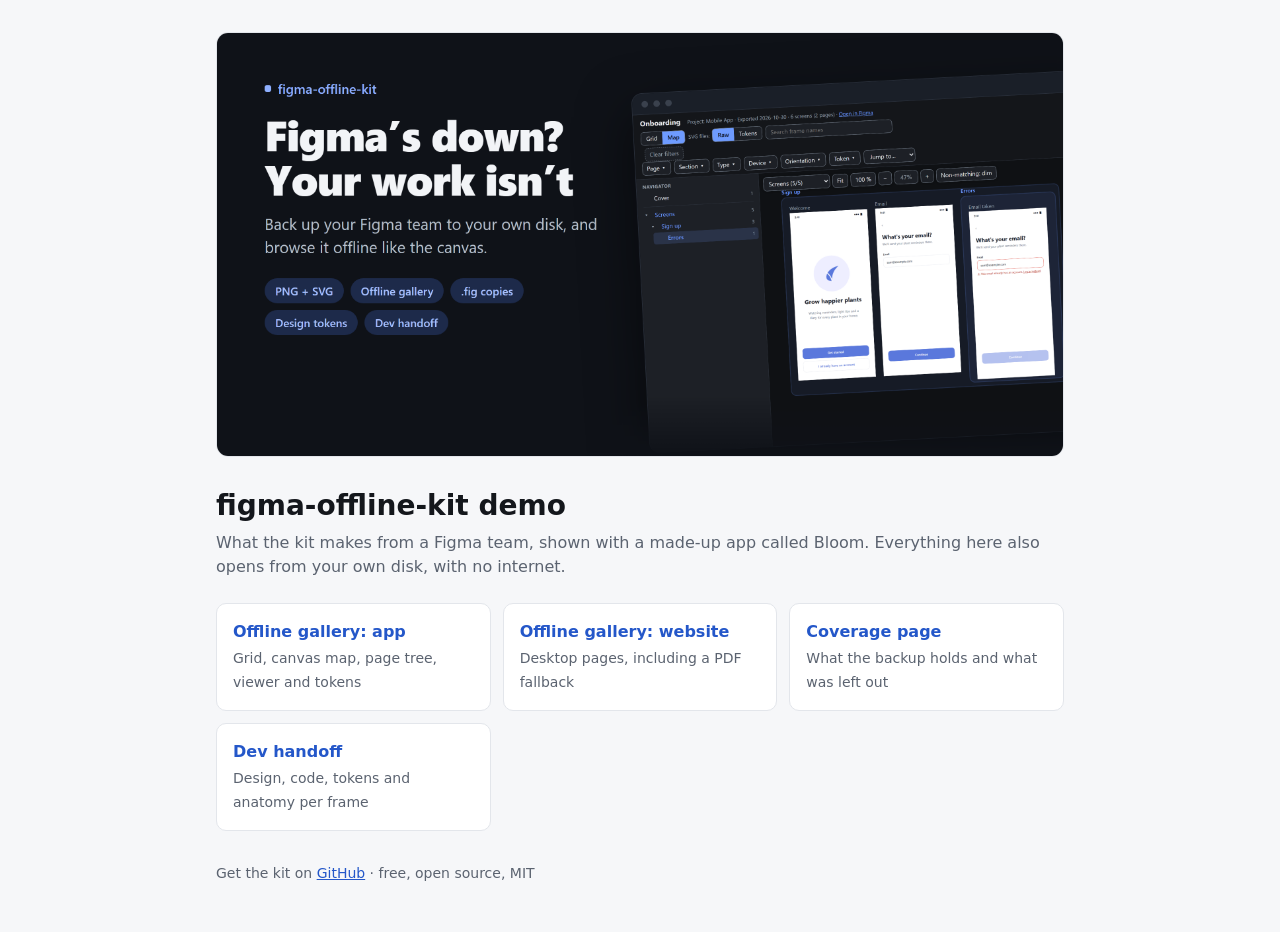
==== index.html @ a51e307d "Live demo on GitHub Pages; READMEs link to it" ====
<!doctype html>
<html lang="en">
<head>
<meta charset="utf-8">
<meta name="viewport" content="width=device-width, initial-scale=1">
<title>figma-offline-kit demo</title>
<meta name="description" content="Live demo of figma-offline-kit: an offline gallery, coverage page and dev handoff made from a made-up Figma team.">
<meta property="og:image" content="https://aenimaa.github.io/figma-offline-kit/docs/images/hero.png">
<style>
  :root { --bg:#f6f7f9; --card:#fff; --text:#14171c; --muted:#5b6370; --line:#e3e6eb; --accent:#2457c9; }
  @media (prefers-color-scheme: dark) {
    :root { --bg:#0e1116; --card:#171b22; --text:#e8ebf0; --muted:#9aa3b0; --line:#262c36; --accent:#7ea2ff; }
  }
  * { box-sizing:border-box; }
  body { margin:0; background:var(--bg); color:var(--text); font:16px/1.5 system-ui,-apple-system,"Segoe UI",sans-serif; }
  main { max-width:880px; margin:0 auto; padding:32px 16px 48px; }
  img.hero { width:100%; border-radius:12px; border:1px solid var(--line); display:block; }
  h1 { font-size:28px; margin:28px 0 4px; }
  p { color:var(--muted); margin:0 0 24px; }
  .grid { display:grid; grid-template-columns:repeat(auto-fit,minmax(240px,1fr)); gap:12px; }
  a.card { display:block; padding:16px; background:var(--card); border:1px solid var(--line); border-radius:10px; color:inherit; text-decoration:none; }
  a.card:hover { border-color:var(--accent); }
  a.card b { display:block; color:var(--accent); margin-bottom:2px; }
  a.card span { color:var(--muted); font-size:14px; }
  footer { margin-top:32px; font-size:14px; color:var(--muted); }
  footer a { color:var(--accent); }
</style>
</head>
<body>
<main>
  <img class="hero" src="docs/images/hero.png" alt="figma-offline-kit: Figma's down? Your work isn't.">
  <h1>figma-offline-kit demo</h1>
  <p>What the kit makes from a Figma team, shown with a made-up app called Bloom. Everything here also opens from your own disk, with no internet.</p>
  <div class="grid">
    <a class="card" href="examples/demo/Mobile%20App/Onboarding/index.html"><b>Offline gallery: app</b><span>Grid, canvas map, page tree, viewer and tokens</span></a>
    <a class="card" href="examples/demo/Website/Landing/index.html"><b>Offline gallery: website</b><span>Desktop pages, including a PDF fallback</span></a>
    <a class="card" href="examples/demo/COVERAGE.html"><b>Coverage page</b><span>What the backup holds and what was left out</span></a>
    <a class="card" href="examples/handoff/Onboarding%20sign-up/index.html"><b>Dev handoff</b><span>Design, code, tokens and anatomy per frame</span></a>
  </div>
  <footer>Get the kit on <a href="https://github.com/aenimaa/figma-offline-kit">GitHub</a> · free, open source, MIT</footer>
</main>
</body>
</html>
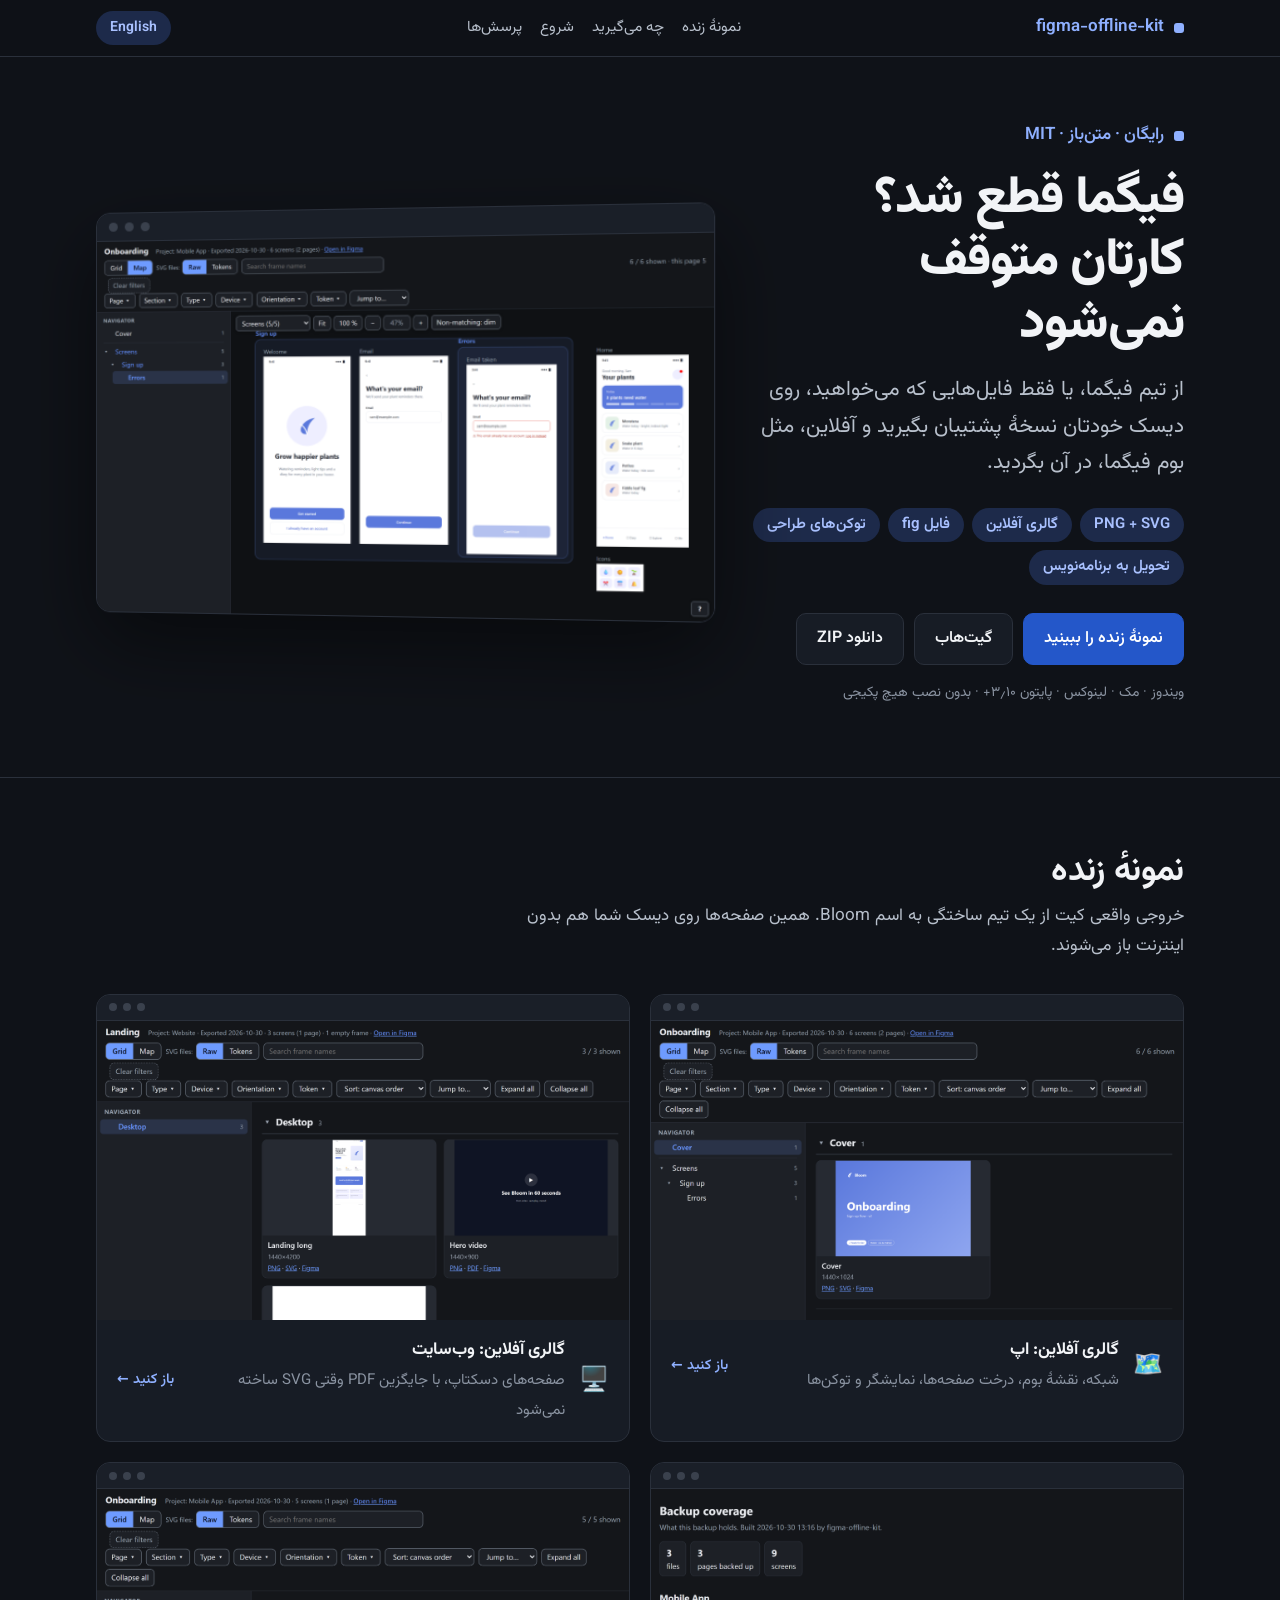
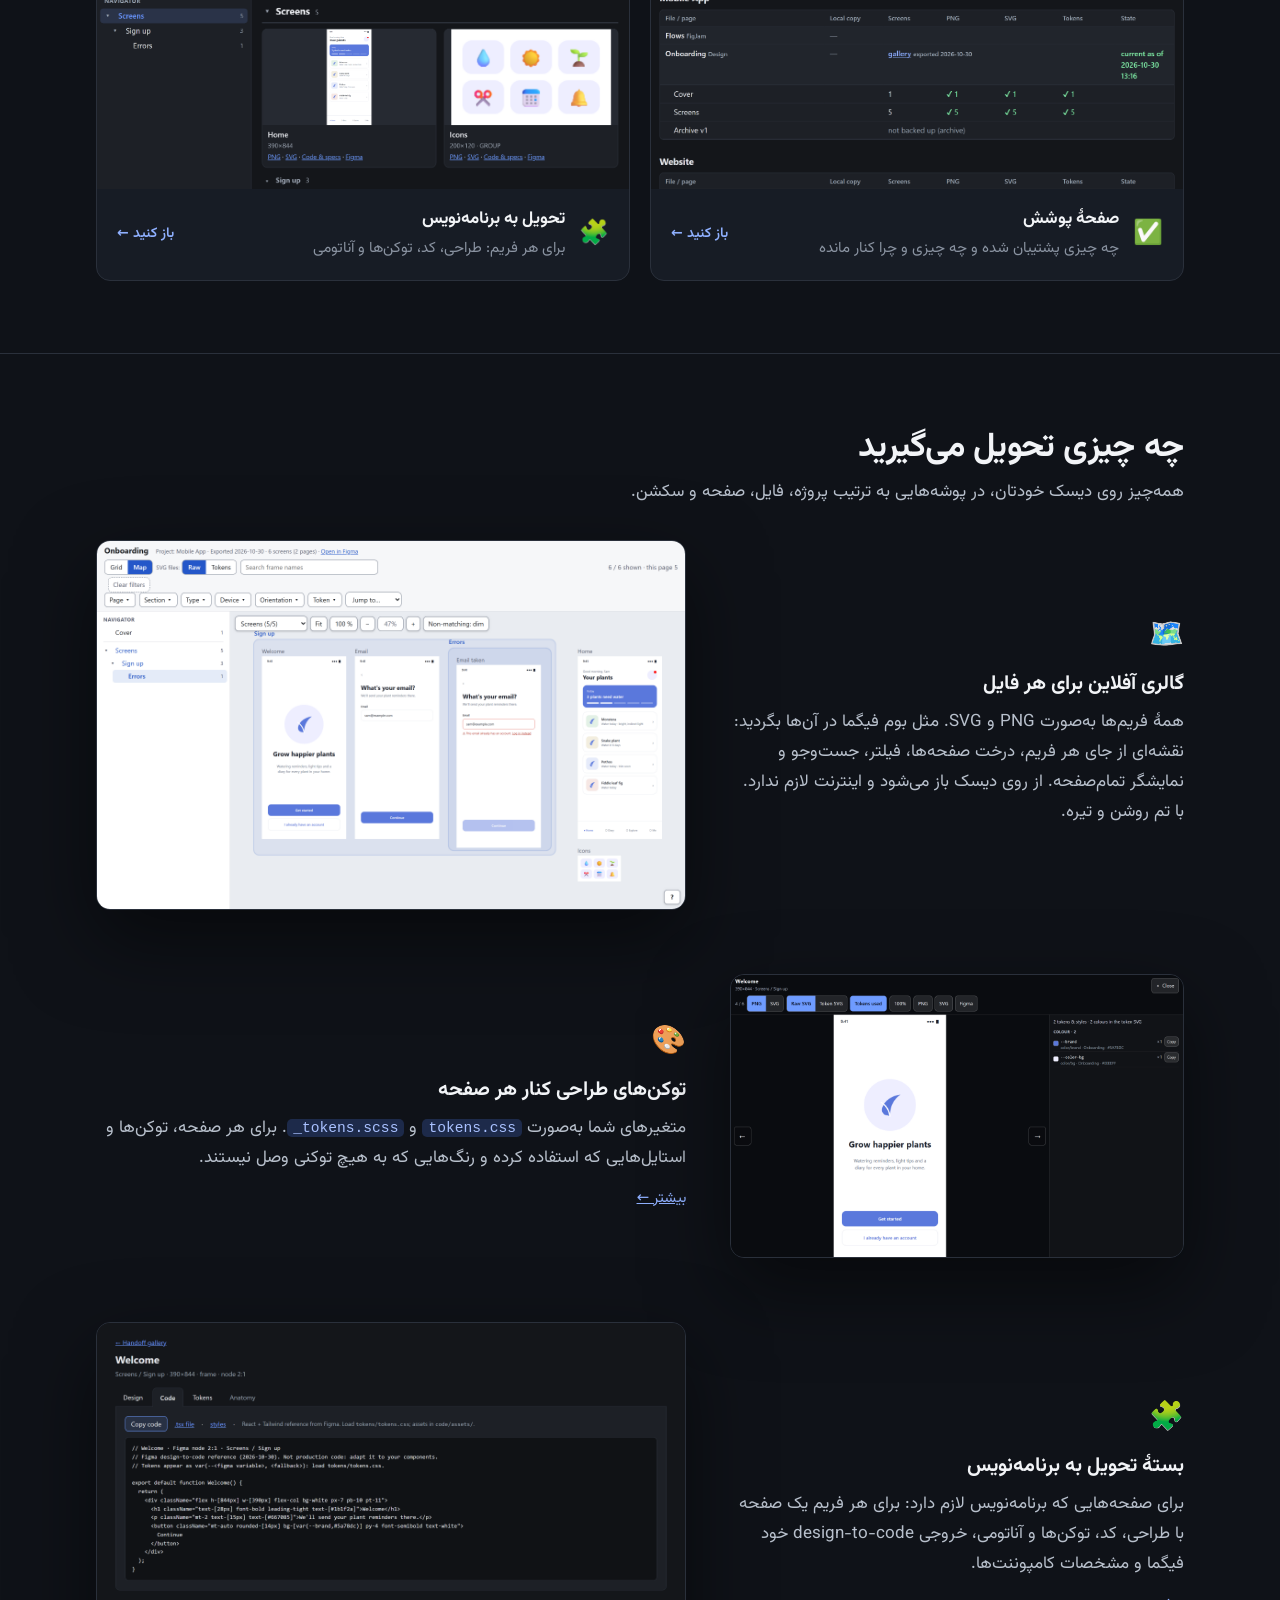
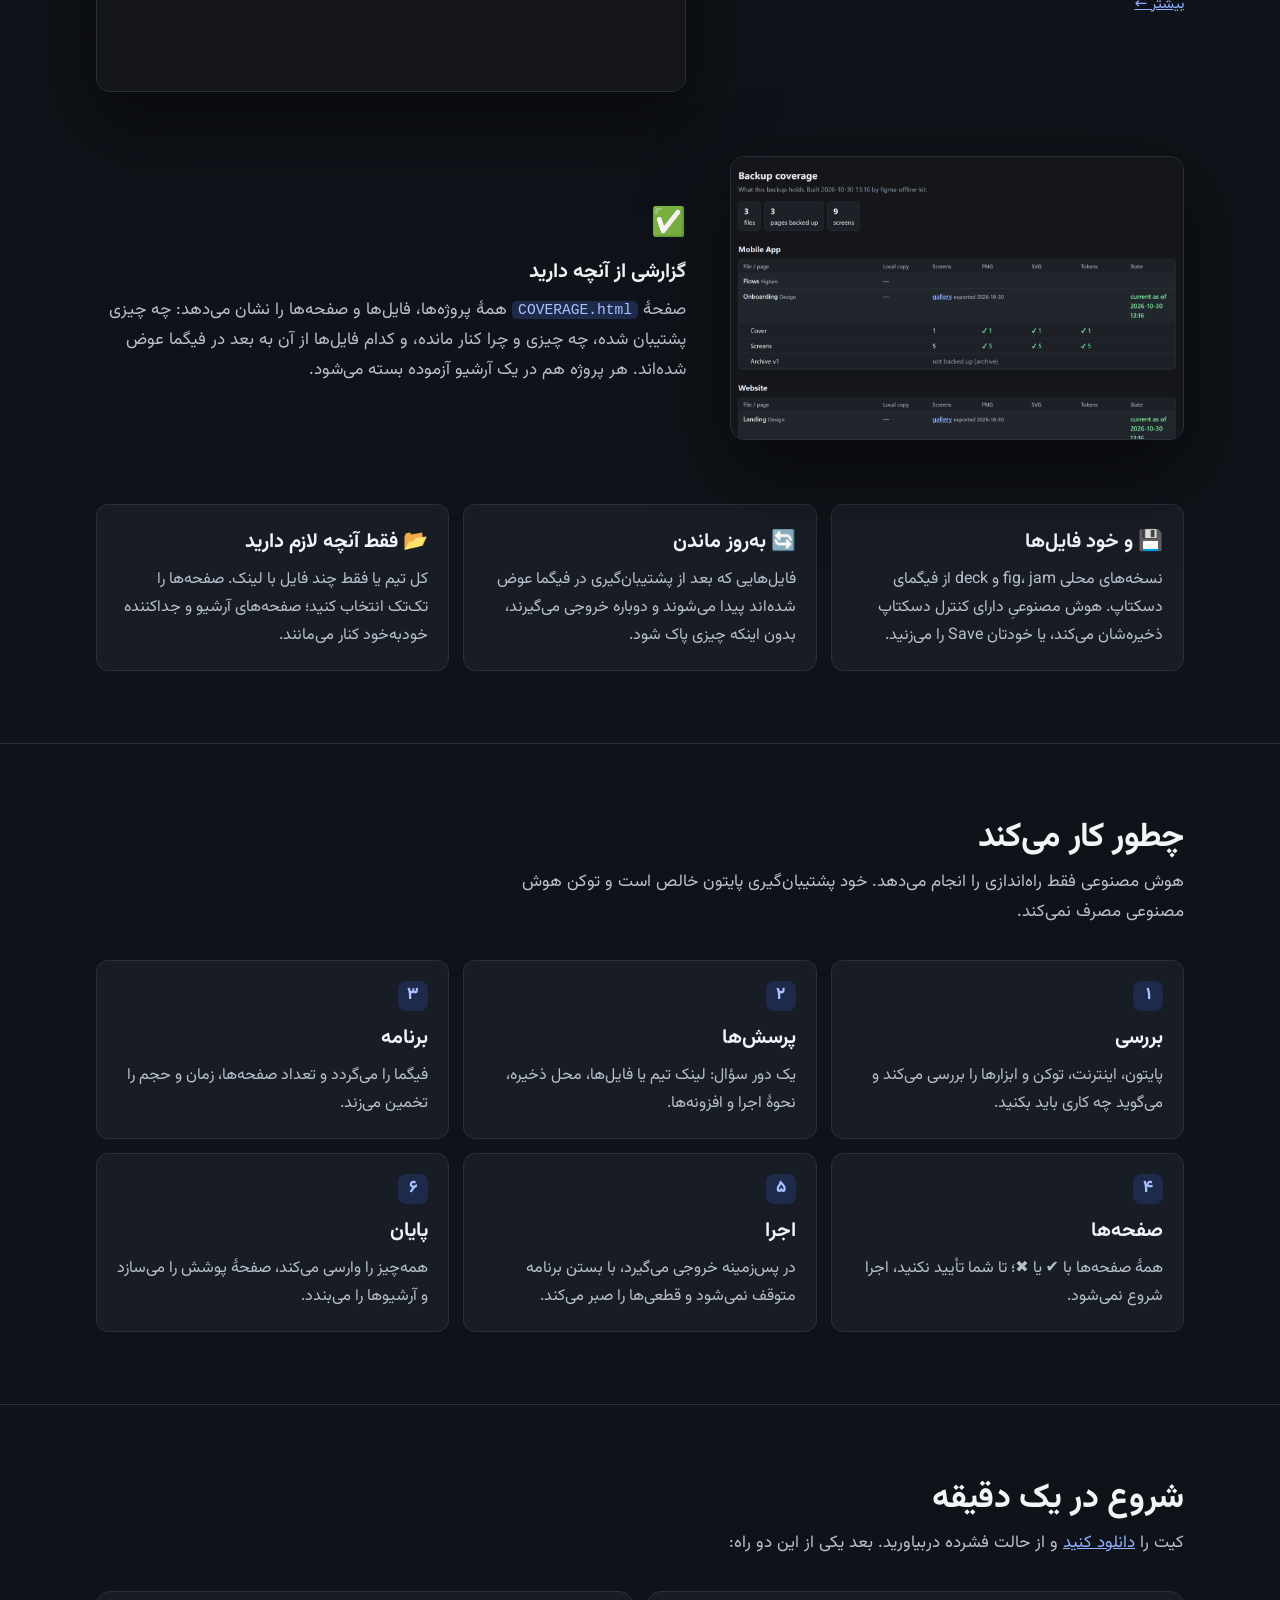
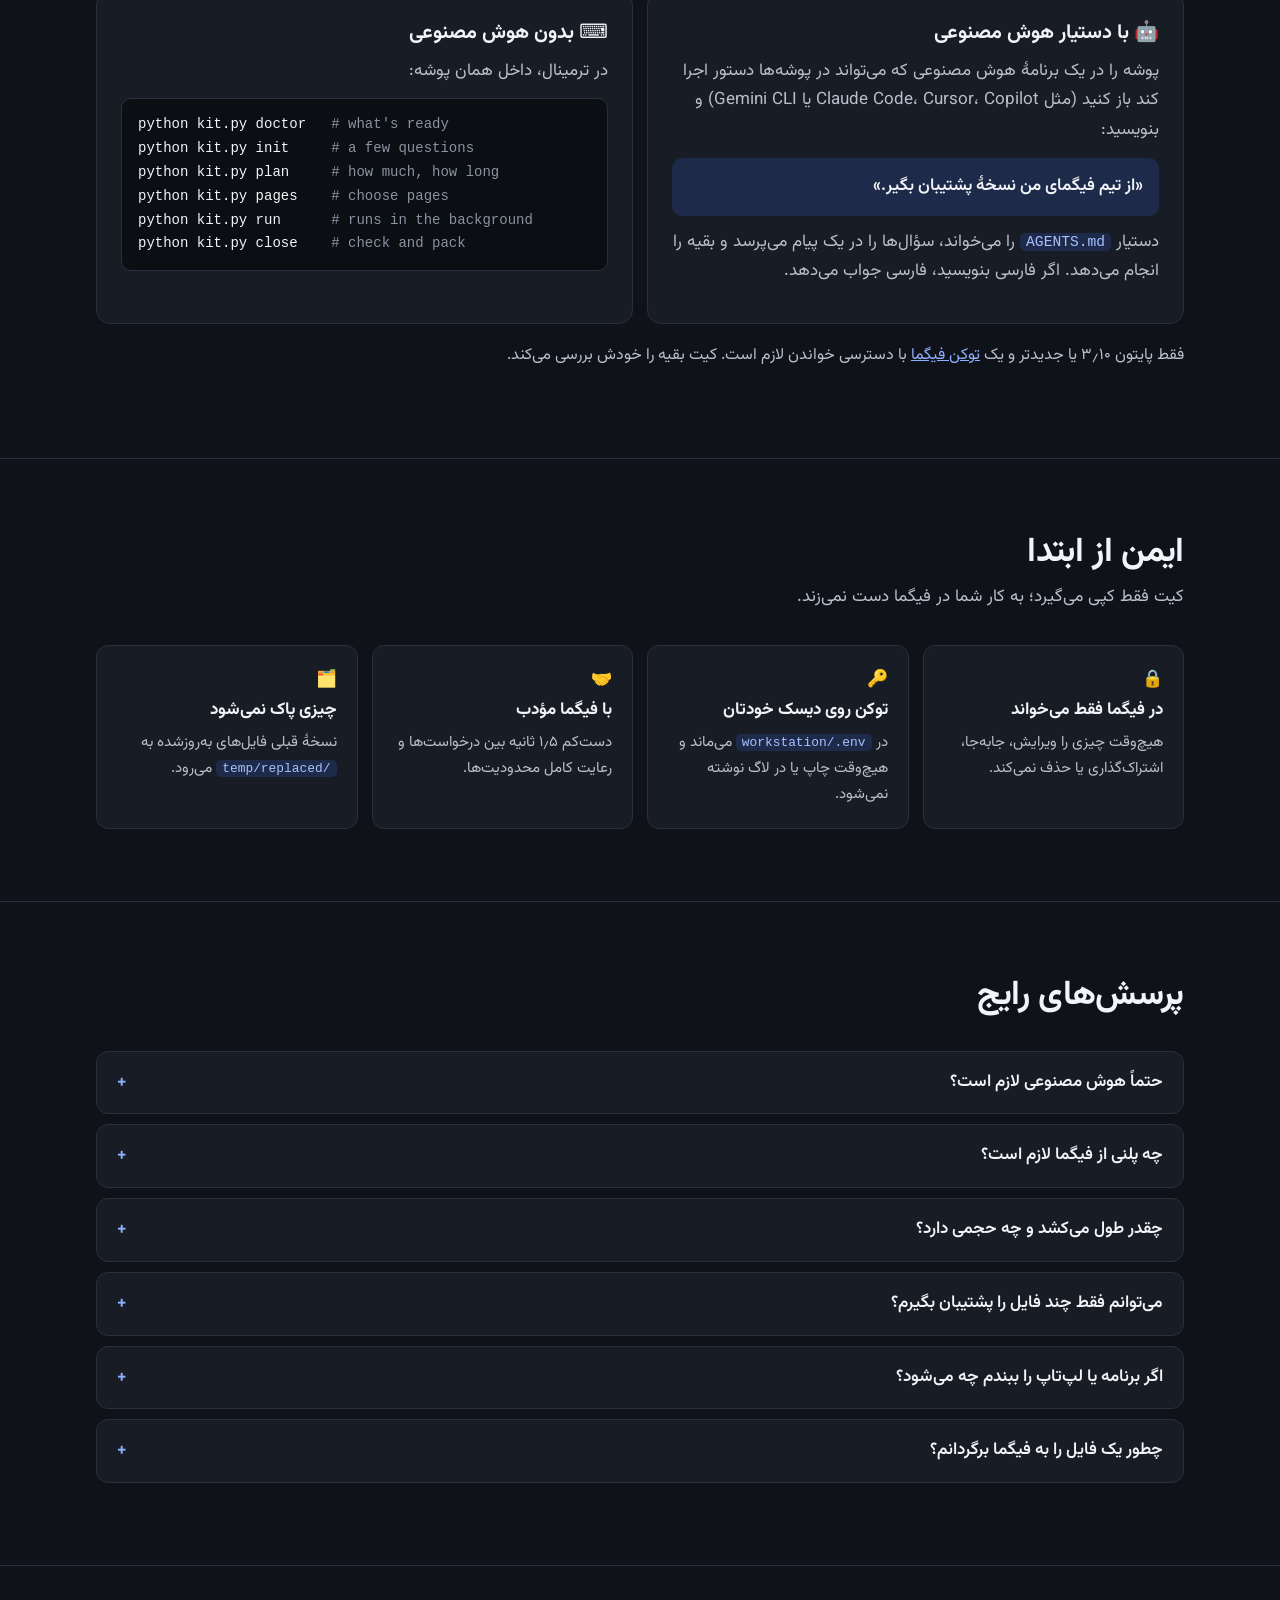
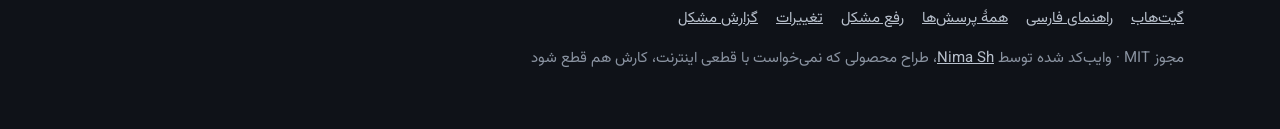
==== commit 532943e2: "Site: bilingual landing page (Persian default), demo previews, features, FAQ" ====
--- a/index.html
+++ b/index.html
@@ -1,43 +1,408 @@
 <!doctype html>
-<html lang="en">
+<html lang="fa" dir="rtl">
 <head>
 <meta charset="utf-8">
 <meta name="viewport" content="width=device-width, initial-scale=1">
-<title>figma-offline-kit demo</title>
-<meta name="description" content="Live demo of figma-offline-kit: an offline gallery, coverage page and dev handoff made from a made-up Figma team.">
+<title>figma-offline-kit</title>
+<meta name="description" content="از تیم فیگما روی دیسک خودتان نسخهٔ پشتیبان بگیرید و آفلاین در آن بگردید. Back up your Figma team to your own disk and browse it offline.">
+<meta property="og:title" content="figma-offline-kit">
+<meta property="og:description" content="Back up your Figma team to your own disk, and keep working when Figma or the internet is down.">
 <meta property="og:image" content="https://aenimaa.github.io/figma-offline-kit/docs/images/hero.png">
+<meta name="twitter:card" content="summary_large_image">
+<link rel="preconnect" href="https://fonts.googleapis.com">
+<link rel="preconnect" href="https://fonts.gstatic.com" crossorigin>
+<link href="https://fonts.googleapis.com/css2?family=Vazirmatn:wght@400;600;800&display=swap" rel="stylesheet">
 <style>
-  :root { --bg:#f6f7f9; --card:#fff; --text:#14171c; --muted:#5b6370; --line:#e3e6eb; --accent:#2457c9; }
-  @media (prefers-color-scheme: dark) {
-    :root { --bg:#0e1116; --card:#171b22; --text:#e8ebf0; --muted:#9aa3b0; --line:#262c36; --accent:#7ea2ff; }
+  :root {
+    --bg:#0F1218; --bg2:#141821; --card:#171C25; --line:#2A303B;
+    --text:#F2F4F7; --muted:#B8C0CC; --dim:#8A93A1;
+    --accent:#8FB0FF; --accent-strong:#2457C9; --chip:#1D2A4A; --chip-text:#A9C1FF;
+    --ok:#7FD6A4;
   }
   * { box-sizing:border-box; }
-  body { margin:0; background:var(--bg); color:var(--text); font:16px/1.5 system-ui,-apple-system,"Segoe UI",sans-serif; }
-  main { max-width:880px; margin:0 auto; padding:32px 16px 48px; }
-  img.hero { width:100%; border-radius:12px; border:1px solid var(--line); display:block; }
-  h1 { font-size:28px; margin:28px 0 4px; }
-  p { color:var(--muted); margin:0 0 24px; }
-  .grid { display:grid; grid-template-columns:repeat(auto-fit,minmax(240px,1fr)); gap:12px; }
-  a.card { display:block; padding:16px; background:var(--card); border:1px solid var(--line); border-radius:10px; color:inherit; text-decoration:none; }
-  a.card:hover { border-color:var(--accent); }
-  a.card b { display:block; color:var(--accent); margin-bottom:2px; }
-  a.card span { color:var(--muted); font-size:14px; }
-  footer { margin-top:32px; font-size:14px; color:var(--muted); }
-  footer a { color:var(--accent); }
+  html { scroll-behavior:smooth; }
+  body { margin:0; background:var(--bg); color:var(--text); font:17px/1.75 "Vazirmatn",Tahoma,system-ui,sans-serif; -webkit-font-smoothing:antialiased; }
+  html[lang=en] body { line-height:1.6; }
+  html[lang=fa] [lang=en], html[lang=en] [lang=fa] { display:none !important; }
+  a { color:var(--accent); }
+  img { max-width:100%; height:auto; display:block; }
+  code, pre { font-family:ui-monospace,"Cascadia Mono",Consolas,monospace; direction:ltr; unicode-bidi:isolate; }
+  code { background:var(--chip); color:var(--chip-text); padding:1px 6px; border-radius:5px; font-size:.86em; }
+  .wrap { max-width:1120px; margin:0 auto; padding:0 16px; }
+  section { padding:72px 0; border-top:1px solid var(--line); }
+  h2 { font-size:clamp(26px,4vw,34px); line-height:1.3; margin:0 0 8px; letter-spacing:-.01em; }
+  h3 { font-size:20px; margin:0 0 6px; }
+  .lead { color:var(--muted); margin:0 0 32px; max-width:680px; }
+  .kicker { display:flex; align-items:center; gap:10px; font-weight:600; color:var(--accent); }
+  .kicker i { width:10px; height:10px; border-radius:3px; background:currentColor; }
+
+  /* top bar */
+  .top { position:sticky; top:0; z-index:5; background:rgba(15,18,24,.85); backdrop-filter:blur(10px); border-bottom:1px solid var(--line); }
+  .top .wrap { display:flex; align-items:center; justify-content:space-between; gap:12px; height:56px; }
+  .top nav { display:flex; gap:18px; font-size:15px; }
+  .top nav a { color:var(--muted); text-decoration:none; }
+  .top nav a:hover { color:var(--text); }
+  .lang { background:var(--chip); color:var(--chip-text); border:0; border-radius:99px; padding:6px 14px; font:600 14px "Vazirmatn",system-ui,sans-serif; cursor:pointer; }
+  .lang:hover { background:#25355d; }
+
+  /* hero */
+  .hero { display:grid; grid-template-columns:1fr 1.35fr; gap:56px; align-items:center; padding:64px 16px 72px; }
+  .hero h1 { font-size:clamp(36px,5vw,52px); line-height:1.2; font-weight:800; letter-spacing:-.02em; margin:18px 0 16px; }
+  .hero p { font-size:clamp(18px,2.2vw,21px); color:var(--muted); margin:0 0 26px; }
+  .chips { display:flex; flex-wrap:wrap; gap:8px; margin:0 0 28px; padding:0; list-style:none; }
+  .chips li { background:var(--chip); color:var(--chip-text); border-radius:99px; padding:4px 14px; font-size:15px; font-weight:600; }
+  .ctas { display:flex; flex-wrap:wrap; gap:10px; }
+  .btn { display:inline-flex; align-items:center; gap:8px; padding:11px 20px; border-radius:10px; font-weight:600; text-decoration:none; font-size:16px; border:1px solid var(--line); color:var(--text); background:var(--card); }
+  .btn:hover { border-color:var(--accent); }
+  .btn.primary { background:var(--accent-strong); border-color:var(--accent-strong); color:#fff; }
+  .btn.primary:hover { background:#2d66e6; }
+  .meta { color:var(--dim); font-size:14px; margin-top:16px; }
+  .shot { border-radius:14px; overflow:hidden; position:relative; border:1px solid var(--line); box-shadow:0 30px 80px rgba(0,0,0,.5); background:var(--bg2); }
+  .shot .bar { height:28px; background:#1A1F28; border-bottom:1px solid var(--line); display:flex; align-items:center; gap:7px; padding:0 12px; direction:ltr; }
+  .shot .bar i { width:9px; height:9px; border-radius:50%; background:#3A414D; }
+
+  /* demo cards */
+  .cards { display:grid; grid-template-columns:repeat(2,1fr); gap:20px; }
+  a.card { display:flex; flex-direction:column; background:var(--card); border:1px solid var(--line); border-radius:14px; overflow:hidden; color:inherit; text-decoration:none; transition:border-color .2s, transform .2s, box-shadow .2s; }
+  a.card:hover { border-color:var(--accent); transform:translateY(-3px); box-shadow:0 20px 50px rgba(0,0,0,.45); }
+  a.card .bar { height:26px; background:#1A1F28; border-bottom:1px solid var(--line); display:flex; align-items:center; gap:6px; padding:0 12px; direction:ltr; }
+  a.card .bar i { width:8px; height:8px; border-radius:50%; background:#3A414D; }
+  a.card .thumb { aspect-ratio:16/9; overflow:hidden; background:var(--bg2); }
+  a.card .thumb img { width:100%; height:100%; object-fit:cover; object-position:top left; transition:transform .4s; }
+  a.card:hover .thumb img { transform:scale(1.03); }
+  a.card .body { display:flex; align-items:center; gap:14px; padding:16px 20px; }
+  a.card .ic { font-size:24px; }
+  a.card .t { flex:1; min-width:0; }
+  a.card b { display:block; color:var(--text); font-size:17px; }
+  a.card .d { color:var(--dim); font-size:15px; }
+  a.card em { font-style:normal; color:var(--accent); font-size:14px; font-weight:600; white-space:nowrap; }
+
+  /* features */
+  .feat { display:grid; grid-template-columns:1fr 1.3fr; gap:44px; align-items:center; margin:0 0 64px; }
+  .feat:last-child { margin-bottom:0; }
+  .feat.flip > .txt { order:2; }
+  .feat .txt p { color:var(--muted); margin:0 0 10px; }
+  .feat .tag { display:inline-block; font-size:28px; margin-bottom:6px; }
+  .feat .more { font-size:15px; }
+  .mini { display:grid; grid-template-columns:repeat(auto-fit,minmax(240px,1fr)); gap:14px; margin-top:8px; }
+  .mini div { background:var(--card); border:1px solid var(--line); border-radius:12px; padding:20px; }
+  .mini p { color:var(--muted); margin:0; font-size:16px; }
+
+  /* steps */
+  .steps { display:grid; grid-template-columns:repeat(3,1fr); gap:14px; counter-reset:s; padding:0; margin:0; list-style:none; }
+  .steps li { background:var(--card); border:1px solid var(--line); border-radius:12px; padding:20px; }
+  .steps .n { display:inline-grid; place-items:center; width:30px; height:30px; border-radius:8px; background:var(--chip); color:var(--chip-text); font-weight:800; margin-bottom:10px; }
+  .steps p { color:var(--muted); margin:0; font-size:16px; }
+
+  /* start */
+  .two { display:grid; grid-template-columns:1fr 1fr; gap:14px; }
+  .panel { background:var(--card); border:1px solid var(--line); border-radius:14px; padding:24px; min-width:0; }
+  .panel p { color:var(--muted); margin:0 0 12px; }
+  .say { background:var(--chip); color:var(--text); border-radius:10px; padding:14px 16px; font-weight:600; margin:0 0 12px; }
+  pre { background:#0B0E13; border:1px solid var(--line); border-radius:10px; padding:14px 16px; margin:0; overflow-x:auto; font-size:14px; line-height:1.7; text-align:left; }
+  pre .c { color:var(--dim); }
+  .need { margin-top:18px; color:var(--muted); font-size:16px; }
+
+  /* safety + faq */
+  .safe { display:grid; grid-template-columns:repeat(4,1fr); gap:14px; }
+  .safe div { background:var(--card); border:1px solid var(--line); border-radius:12px; padding:20px; }
+  .safe b { display:block; margin-bottom:4px; }
+  .safe p { color:var(--muted); margin:0; font-size:15px; }
+  details { background:var(--card); border:1px solid var(--line); border-radius:12px; padding:0 20px; margin-bottom:10px; }
+  summary { cursor:pointer; padding:16px 0; font-weight:600; list-style:none; display:flex; justify-content:space-between; gap:12px; }
+  summary::-webkit-details-marker { display:none; }
+  summary::after { content:"+"; color:var(--accent); font-weight:800; }
+  details[open] summary::after { content:"−"; }
+  details p { color:var(--muted); margin:0 0 16px; }
+
+  footer { border-top:1px solid var(--line); padding:40px 0 56px; color:var(--dim); font-size:15px; }
+  footer .links { display:flex; flex-wrap:wrap; gap:6px 18px; margin-bottom:14px; }
+  footer a { color:var(--muted); }
+
+  .hero > .shot { transform:perspective(1600px) rotateY(-8deg); transform-origin:left center; }
+  html[lang=en] .hero > .shot { transform:perspective(1600px) rotateY(8deg); transform-origin:right center; }
+  @media (max-width:880px) {
+    .hero > .shot, html[lang=en] .hero > .shot { transform:none; }
+    .cards { grid-template-columns:1fr; }
+    .hero, .feat, .two { grid-template-columns:1fr; gap:28px; }
+    .feat.flip > .txt { order:0; }
+    .steps { grid-template-columns:1fr 1fr; }
+    .safe { grid-template-columns:1fr 1fr; }
+    .top nav { display:none; }
+    section { padding:56px 0; }
+  }
+  @media (max-width:520px) {
+    .steps, .safe { grid-template-columns:1fr; }
+    .btn { flex:1 1 auto; justify-content:center; }
+  }
 </style>
 </head>
 <body>
+
+<header class="top">
+  <div class="wrap">
+    <div class="kicker"><i></i>figma-offline-kit</div>
+    <nav>
+      <a href="#demo"><span lang="fa">نمونهٔ زنده</span><span lang="en">Live demo</span></a>
+      <a href="#features"><span lang="fa">چه می‌گیرید</span><span lang="en">What you get</span></a>
+      <a href="#start"><span lang="fa">شروع</span><span lang="en">Get started</span></a>
+      <a href="#faq"><span lang="fa">پرسش‌ها</span><span lang="en">FAQ</span></a>
+    </nav>
+    <button class="lang" id="lang" type="button"><span lang="fa">English</span><span lang="en">فارسی</span></button>
+  </div>
+</header>
+
 <main>
-  <img class="hero" src="docs/images/hero.png" alt="figma-offline-kit: Figma's down? Your work isn't.">
-  <h1>figma-offline-kit demo</h1>
-  <p>What the kit makes from a Figma team, shown with a made-up app called Bloom. Everything here also opens from your own disk, with no internet.</p>
-  <div class="grid">
-    <a class="card" href="examples/demo/Mobile%20App/Onboarding/index.html"><b>Offline gallery: app</b><span>Grid, canvas map, page tree, viewer and tokens</span></a>
-    <a class="card" href="examples/demo/Website/Landing/index.html"><b>Offline gallery: website</b><span>Desktop pages, including a PDF fallback</span></a>
-    <a class="card" href="examples/demo/COVERAGE.html"><b>Coverage page</b><span>What the backup holds and what was left out</span></a>
-    <a class="card" href="examples/handoff/Onboarding%20sign-up/index.html"><b>Dev handoff</b><span>Design, code, tokens and anatomy per frame</span></a>
+  <div class="wrap hero">
+    <div>
+      <div class="kicker"><i></i><span lang="fa">رایگان · متن‌باز · MIT</span><span lang="en">Free · open source · MIT</span></div>
+      <h1><span lang="fa">فیگما قطع شد؟<br>کارتان متوقف نمی‌شود</span><span lang="en">Figma’s down?<br>Your work isn’t.</span></h1>
+      <p lang="fa">از تیم فیگما، یا فقط فایل‌هایی که می‌خواهید، روی دیسک خودتان نسخهٔ پشتیبان بگیرید و آفلاین، مثل بوم فیگما، در آن بگردید.</p>
+      <p lang="en">Back up your Figma team, or just the files you pick, to your own disk, and browse it offline like the canvas.</p>
+      <ul class="chips" lang="fa"><li>PNG + SVG</li><li>گالری آفلاین</li><li>فایل fig</li><li>توکن‌های طراحی</li><li>تحویل به برنامه‌نویس</li></ul>
+      <ul class="chips" lang="en"><li>PNG + SVG</li><li>Offline gallery</li><li>.fig files</li><li>Design tokens</li><li>Dev handoff</li></ul>
+      <div class="ctas">
+        <a class="btn primary" href="#demo"><span lang="fa">نمونهٔ زنده را ببینید</span><span lang="en">See the live demo</span></a>
+        <a class="btn" href="https://github.com/aenimaa/figma-offline-kit"><span lang="fa">گیت‌هاب</span><span lang="en">GitHub</span></a>
+        <a class="btn" href="https://github.com/aenimaa/figma-offline-kit/archive/refs/heads/main.zip"><span lang="fa">دانلود ZIP</span><span lang="en">Download ZIP</span></a>
+      </div>
+      <div class="meta"><span lang="fa">ویندوز · مک · لینوکس · پایتون ۳٫۱۰+ · بدون نصب هیچ پکیجی</span><span lang="en">Windows · macOS · Linux · Python 3.10+ · nothing to install</span></div>
+    </div>
+    <div class="shot"><div class="bar"><i></i><i></i><i></i></div>
+      <img src="docs/images/gallery-map-dark.png" width="2560" height="1600" alt="گالری آفلاین در نمای نقشه، با صفحه‌ها همان‌جا که روی بوم فیگما هستند / The offline gallery in map view">
+    </div>
   </div>
-  <footer>Get the kit on <a href="https://github.com/aenimaa/figma-offline-kit">GitHub</a> · free, open source, MIT</footer>
+
+  <section id="demo">
+    <div class="wrap">
+      <h2><span lang="fa">نمونهٔ زنده</span><span lang="en">Live demo</span></h2>
+      <p class="lead" lang="fa">خروجی واقعی کیت از یک تیم ساختگی به اسم Bloom. همین صفحه‌ها روی دیسک شما هم بدون اینترنت باز می‌شوند.</p>
+      <p class="lead" lang="en">The kit’s real output for a made-up team called Bloom. On your disk, the same pages open with no internet.</p>
+      <div class="cards">
+        <a class="card" href="examples/demo/Mobile%20App/Onboarding/index.html">
+          <div class="bar"><i></i><i></i><i></i></div>
+          <div class="thumb"><img src="site/img/demo-app.png" width="2560" height="1600" loading="lazy" alt="The app gallery in grid view"></div>
+          <div class="body"><span class="ic">🗺️</span>
+            <div class="t"><b lang="fa">گالری آفلاین: اپ</b><b lang="en">Offline gallery: app</b>
+              <span class="d" lang="fa">شبکه، نقشهٔ بوم، درخت صفحه‌ها، نمایشگر و توکن‌ها</span><span class="d" lang="en">Grid, canvas map, page tree, viewer and tokens</span></div>
+            <em lang="fa">باز کنید ←</em><em lang="en">Open →</em></div>
+        </a>
+        <a class="card" href="examples/demo/Website/Landing/index.html">
+          <div class="bar"><i></i><i></i><i></i></div>
+          <div class="thumb"><img src="site/img/demo-web.png" width="2560" height="1600" loading="lazy" alt="The website gallery"></div>
+          <div class="body"><span class="ic">🖥️</span>
+            <div class="t"><b lang="fa">گالری آفلاین: وب‌سایت</b><b lang="en">Offline gallery: website</b>
+              <span class="d" lang="fa">صفحه‌های دسکتاپ، با جایگزین PDF وقتی SVG ساخته نمی‌شود</span><span class="d" lang="en">Desktop pages, with a PDF fallback when SVG can’t render</span></div>
+            <em lang="fa">باز کنید ←</em><em lang="en">Open →</em></div>
+        </a>
+        <a class="card" href="examples/demo/COVERAGE.html">
+          <div class="bar"><i></i><i></i><i></i></div>
+          <div class="thumb"><img src="site/img/demo-coverage.png" width="2560" height="1600" loading="lazy" alt="The coverage page"></div>
+          <div class="body"><span class="ic">✅</span>
+            <div class="t"><b lang="fa">صفحهٔ پوشش</b><b lang="en">Coverage page</b>
+              <span class="d" lang="fa">چه چیزی پشتیبان شده و چه چیزی و چرا کنار مانده</span><span class="d" lang="en">What the backup holds, and what was left out and why</span></div>
+            <em lang="fa">باز کنید ←</em><em lang="en">Open →</em></div>
+        </a>
+        <a class="card" href="examples/handoff/Onboarding%20sign-up/index.html">
+          <div class="bar"><i></i><i></i><i></i></div>
+          <div class="thumb"><img src="site/img/demo-handoff.png" width="2560" height="1600" loading="lazy" alt="The dev handoff gallery"></div>
+          <div class="body"><span class="ic">🧩</span>
+            <div class="t"><b lang="fa">تحویل به برنامه‌نویس</b><b lang="en">Dev handoff</b>
+              <span class="d" lang="fa">برای هر فریم: طراحی، کد، توکن‌ها و آناتومی</span><span class="d" lang="en">Per frame: design, code, tokens and anatomy</span></div>
+            <em lang="fa">باز کنید ←</em><em lang="en">Open →</em></div>
+        </a>
+      </div>
+    </div>
+  </section>
+
+  <section id="features">
+    <div class="wrap">
+      <h2><span lang="fa">چه چیزی تحویل می‌گیرید</span><span lang="en">What you get</span></h2>
+      <p class="lead" lang="fa">همه‌چیز روی دیسک خودتان، در پوشه‌هایی به ترتیب پروژه، فایل، صفحه و سکشن.</p>
+      <p class="lead" lang="en">Everything on your own disk, in folders by project, file, page and section.</p>
+
+      <div class="feat">
+        <div class="txt">
+          <span class="tag">🗺️</span>
+          <h3><span lang="fa">گالری آفلاین برای هر فایل</span><span lang="en">An offline gallery for every file</span></h3>
+          <p lang="fa">همهٔ فریم‌ها به‌صورت PNG و SVG. مثل بوم فیگما در آن‌ها بگردید: نقشه‌ای از جای هر فریم، درخت صفحه‌ها، فیلتر، جست‌وجو و نمایشگر تمام‌صفحه. از روی دیسک باز می‌شود و اینترنت لازم ندارد. با تم روشن و تیره.</p>
+          <p lang="en">Every frame as PNG and SVG. Browse them like the canvas: a map of where each frame sits, a page tree, filters, search and a full-screen viewer. It opens from disk, no internet needed, in light or dark.</p>
+        </div>
+        <div class="shot"><img src="docs/images/gallery-map-light.png" width="2560" height="1600" loading="lazy" alt="Offline gallery, map view, light theme"></div>
+      </div>
+
+      <div class="feat flip">
+        <div class="txt">
+          <span class="tag">🎨</span>
+          <h3><span lang="fa">توکن‌های طراحی کنار هر صفحه</span><span lang="en">Design tokens next to every screen</span></h3>
+          <p lang="fa">متغیرهای شما به‌صورت <code>tokens.css</code> و <code>_tokens.scss</code>. برای هر صفحه، توکن‌ها و استایل‌هایی که استفاده کرده و رنگ‌هایی که به هیچ توکنی وصل نیستند.</p>
+          <p lang="en">Your variables as <code>tokens.css</code> and <code>_tokens.scss</code>. For each screen, the tokens and styles it uses, and the colours bound to nothing.</p>
+          <a class="more" href="https://github.com/aenimaa/figma-offline-kit/blob/main/docs/tokens.md"><span lang="fa">بیشتر ←</span><span lang="en">More →</span></a>
+        </div>
+        <div class="shot"><img src="site/img/viewer-tokens.png" width="2560" height="1600" loading="lazy" alt="Gallery viewer with the tokens panel"></div>
+      </div>
+
+      <div class="feat">
+        <div class="txt">
+          <span class="tag">🧩</span>
+          <h3><span lang="fa">بستهٔ تحویل به برنامه‌نویس</span><span lang="en">A handoff package for developers</span></h3>
+          <p lang="fa">برای صفحه‌هایی که برنامه‌نویس لازم دارد: برای هر فریم یک صفحه با طراحی، کد، توکن‌ها و آناتومی، خروجی design-to-code خود فیگما و مشخصات کامپوننت‌ها.</p>
+          <p lang="en">For the pages a developer needs: one page per frame with design, code, tokens and anatomy, Figma’s own design-to-code output, and component specs.</p>
+          <a class="more" href="https://github.com/aenimaa/figma-offline-kit/blob/main/docs/handoff.md"><span lang="fa">بیشتر ←</span><span lang="en">More →</span></a>
+        </div>
+        <div class="shot"><img src="site/img/handoff-code.png" width="2560" height="1600" loading="lazy" alt="Handoff frame page with the code tab open"></div>
+      </div>
+
+      <div class="feat flip">
+        <div class="txt">
+          <span class="tag">✅</span>
+          <h3><span lang="fa">گزارشی از آنچه دارید</span><span lang="en">Proof of what you have</span></h3>
+          <p lang="fa">صفحهٔ <code>COVERAGE.html</code> همهٔ پروژه‌ها، فایل‌ها و صفحه‌ها را نشان می‌دهد: چه چیزی پشتیبان شده، چه چیزی و چرا کنار مانده، و کدام فایل‌ها از آن به بعد در فیگما عوض شده‌اند. هر پروژه هم در یک آرشیو آزموده بسته می‌شود.</p>
+          <p lang="en"><code>COVERAGE.html</code> shows every project, file and page: what’s backed up, what’s left out and why, and which files changed in Figma since. Each project is packed into a tested archive.</p>
+        </div>
+        <div class="shot"><img src="site/img/demo-coverage.png" width="2560" height="1600" loading="lazy" alt="Coverage page"></div>
+      </div>
+
+      <div class="mini">
+        <div>
+          <h3>💾 <span lang="fa">و خود فایل‌ها</span><span lang="en">And the real files</span></h3>
+          <p lang="fa">نسخه‌های محلی fig، jam و deck از فیگمای دسکتاپ. هوش مصنوعیِ دارای کنترل دسکتاپ ذخیره‌شان می‌کند، یا خودتان Save را می‌زنید.</p>
+          <p lang="en">Local <code>.fig</code>, <code>.jam</code> and <code>.deck</code> copies from Figma desktop, saved by an AI with desktop control, or by you pressing Save.</p>
+        </div>
+        <div>
+          <h3>🔄 <span lang="fa">به‌روز ماندن</span><span lang="en">Stays current</span></h3>
+          <p lang="fa">فایل‌هایی که بعد از پشتیبان‌گیری در فیگما عوض شده‌اند پیدا می‌شوند و دوباره خروجی می‌گیرند، بدون اینکه چیزی پاک شود.</p>
+          <p lang="en">Files changed in Figma since the backup are found and exported again, without deleting anything.</p>
+        </div>
+        <div>
+          <h3>📂 <span lang="fa">فقط آنچه لازم دارید</span><span lang="en">Only what you need</span></h3>
+          <p lang="fa">کل تیم یا فقط چند فایل با لینک. صفحه‌ها را تک‌تک انتخاب کنید؛ صفحه‌های آرشیو و جداکننده خودبه‌خود کنار می‌مانند.</p>
+          <p lang="en">A whole team or just a few files by link. Pick pages one by one; archive and divider pages are left out by default.</p>
+        </div>
+      </div>
+    </div>
+  </section>
+
+  <section id="how">
+    <div class="wrap">
+      <h2><span lang="fa">چطور کار می‌کند</span><span lang="en">How it works</span></h2>
+      <p class="lead" lang="fa">هوش مصنوعی فقط راه‌اندازی را انجام می‌دهد. خود پشتیبان‌گیری پایتون خالص است و توکن هوش مصنوعی مصرف نمی‌کند.</p>
+      <p class="lead" lang="en">An AI only does the setup. The backup itself is plain Python, so it uses no AI tokens.</p>
+      <ol class="steps">
+        <li><span class="n"><span lang="fa">۱</span><span lang="en">1</span></span><h3><span lang="fa">بررسی</span><span lang="en">Doctor</span></h3><p lang="fa">پایتون، اینترنت، توکن و ابزارها را بررسی می‌کند و می‌گوید چه کاری باید بکنید.</p><p lang="en">Checks Python, network, token and tools, and lists what you need to do.</p></li>
+        <li><span class="n"><span lang="fa">۲</span><span lang="en">2</span></span><h3><span lang="fa">پرسش‌ها</span><span lang="en">Questions</span></h3><p lang="fa">یک دور سؤال: لینک تیم یا فایل‌ها، محل ذخیره، نحوهٔ اجرا و افزونه‌ها.</p><p lang="en">One round: a team link or file links, where to save, how to run, which extras.</p></li>
+        <li><span class="n"><span lang="fa">۳</span><span lang="en">3</span></span><h3><span lang="fa">برنامه</span><span lang="en">Plan</span></h3><p lang="fa">فیگما را می‌گردد و تعداد صفحه‌ها، زمان و حجم را تخمین می‌زند.</p><p lang="en">Scans Figma and estimates screens, time and size.</p></li>
+        <li><span class="n"><span lang="fa">۴</span><span lang="en">4</span></span><h3><span lang="fa">صفحه‌ها</span><span lang="en">Pages</span></h3><p lang="fa">همهٔ صفحه‌ها با ✔ یا ✖؛ تا شما تأیید نکنید، اجرا شروع نمی‌شود.</p><p lang="en">Every page with ✔ or ✖; the run waits until you confirm.</p></li>
+        <li><span class="n"><span lang="fa">۵</span><span lang="en">5</span></span><h3><span lang="fa">اجرا</span><span lang="en">Run</span></h3><p lang="fa">در پس‌زمینه خروجی می‌گیرد، با بستن برنامه متوقف نمی‌شود و قطعی‌ها را صبر می‌کند.</p><p lang="en">Exports in the background, survives closing the app, waits out outages.</p></li>
+        <li><span class="n"><span lang="fa">۶</span><span lang="en">6</span></span><h3><span lang="fa">پایان</span><span lang="en">Close</span></h3><p lang="fa">همه‌چیز را وارسی می‌کند، صفحهٔ پوشش را می‌سازد و آرشیوها را می‌بندد.</p><p lang="en">Verifies everything, writes the coverage page and packs archives.</p></li>
+      </ol>
+    </div>
+  </section>
+
+  <section id="start">
+    <div class="wrap">
+      <h2><span lang="fa">شروع در یک دقیقه</span><span lang="en">Start in a minute</span></h2>
+      <p class="lead" lang="fa">کیت را <a href="https://github.com/aenimaa/figma-offline-kit/archive/refs/heads/main.zip">دانلود کنید</a> و از حالت فشرده دربیاورید. بعد یکی از این دو راه:</p>
+      <p class="lead" lang="en"><a href="https://github.com/aenimaa/figma-offline-kit/archive/refs/heads/main.zip">Download the kit</a> and unzip it. Then pick one:</p>
+      <div class="two">
+        <div class="panel">
+          <h3>🤖 <span lang="fa">با دستیار هوش مصنوعی</span><span lang="en">With an AI assistant</span></h3>
+          <p lang="fa">پوشه را در یک برنامهٔ هوش مصنوعی که می‌تواند در پوشه‌ها دستور اجرا کند باز کنید (مثل Claude Code، Cursor، Copilot یا Gemini CLI) و بنویسید:</p>
+          <p lang="en">Open the folder in an AI app that can run commands in a folder (such as Claude Code, Cursor, Copilot or Gemini CLI), and say:</p>
+          <div class="say"><span lang="fa">«از تیم فیگمای من نسخهٔ پشتیبان بگیر.»</span><span lang="en">“Back up my Figma team.”</span></div>
+          <p lang="fa">دستیار <code>AGENTS.md</code> را می‌خواند، سؤال‌ها را در یک پیام می‌پرسد و بقیه را انجام می‌دهد. اگر فارسی بنویسید، فارسی جواب می‌دهد.</p>
+          <p lang="en">It reads <code>AGENTS.md</code>, asks a few questions in one message, and runs the rest.</p>
+        </div>
+        <div class="panel">
+          <h3>⌨️ <span lang="fa">بدون هوش مصنوعی</span><span lang="en">On your own</span></h3>
+          <p lang="fa">در ترمینال، داخل همان پوشه:</p>
+          <p lang="en">In a terminal, inside the folder:</p>
+<pre>python kit.py doctor   <span class="c"># what's ready</span>
+python kit.py init     <span class="c"># a few questions</span>
+python kit.py plan     <span class="c"># how much, how long</span>
+python kit.py pages    <span class="c"># choose pages</span>
+python kit.py run      <span class="c"># runs in the background</span>
+python kit.py close    <span class="c"># check and pack</span></pre>
+        </div>
+      </div>
+      <p class="need" lang="fa">فقط پایتون ۳٫۱۰ یا جدیدتر و یک <a href="https://github.com/aenimaa/figma-offline-kit/blob/main/docs/figma-token.md">توکن فیگما</a> با دسترسی خواندن لازم است. کیت بقیه را خودش بررسی می‌کند.</p>
+      <p class="need" lang="en">You need Python 3.10+ and a read-only <a href="https://github.com/aenimaa/figma-offline-kit/blob/main/docs/figma-token.md">Figma token</a>. The kit checks everything else.</p>
+    </div>
+  </section>
+
+  <section id="safe">
+    <div class="wrap">
+      <h2><span lang="fa">ایمن از ابتدا</span><span lang="en">Safe by design</span></h2>
+      <p class="lead" lang="fa">کیت فقط کپی می‌گیرد؛ به کار شما در فیگما دست نمی‌زند.</p>
+      <p class="lead" lang="en">The kit only copies; it never touches your work in Figma.</p>
+      <div class="safe">
+        <div>🔒<b lang="fa">در فیگما فقط می‌خواند</b><b lang="en">Read-only in Figma</b><p lang="fa">هیچ‌وقت چیزی را ویرایش، جابه‌جا، اشتراک‌گذاری یا حذف نمی‌کند.</p><p lang="en">It never edits, moves, shares or deletes anything there.</p></div>
+        <div>🔑<b lang="fa">توکن روی دیسک خودتان</b><b lang="en">Your token stays local</b><p lang="fa">در <code>workstation/.env</code> می‌ماند و هیچ‌وقت چاپ یا در لاگ نوشته نمی‌شود.</p><p lang="en">It stays in <code>workstation/.env</code> and is never printed or logged.</p></div>
+        <div>🤝<b lang="fa">با فیگما مؤدب</b><b lang="en">Polite to Figma</b><p lang="fa">دست‌کم ۱٫۵ ثانیه بین درخواست‌ها و رعایت کامل محدودیت‌ها.</p><p lang="en">At least 1.5 s between calls, rate limits honoured in full.</p></div>
+        <div>🗂️<b lang="fa">چیزی پاک نمی‌شود</b><b lang="en">Nothing is deleted</b><p lang="fa">نسخهٔ قبلی فایل‌های به‌روزشده به <code>temp/replaced/</code> می‌رود.</p><p lang="en">Old copies of refreshed files move to <code>temp/replaced/</code>.</p></div>
+      </div>
+    </div>
+  </section>
+
+  <section id="faq">
+    <div class="wrap">
+      <h2><span lang="fa">پرسش‌های رایج</span><span lang="en">FAQ</span></h2>
+      <p class="lead"></p>
+      <details><summary><span lang="fa">حتماً هوش مصنوعی لازم است؟</span><span lang="en">Do I need an AI?</span></summary>
+        <p lang="fa">نه. هر قدم یک دستور <code>python kit.py …</code> است. هوش مصنوعی فقط کار را به گفت‌وگو تبدیل می‌کند، و اگر کنترل دسکتاپ داشته باشد، فایل‌های fig را هم برایتان ذخیره می‌کند.</p>
+        <p lang="en">No. Every step is a <code>python kit.py …</code> command. An AI makes it a conversation, and with desktop control it can also save the <code>.fig</code> copies for you.</p></details>
+      <details><summary><span lang="fa">چه پلنی از فیگما لازم است؟</span><span lang="en">Which Figma plan do I need?</span></summary>
+        <p lang="fa">هر پلنی برای صفحه‌ها، گالری، نسخه‌های محلی و تحویل به برنامه‌نویس کافی است. خواندن متغیرها از REST API پلن Enterprise می‌خواهد؛ در پلن‌های دیگر، از MCP فیگما یا خروجی متغیرهای خود فیگما استفاده می‌شود.</p>
+        <p lang="en">Any plan works for screens, galleries, local copies and handoff. Reading variables through the REST API needs Enterprise; on other plans, the kit uses Figma’s MCP or Figma’s own variables export.</p></details>
+      <details><summary><span lang="fa">چقدر طول می‌کشد و چه حجمی دارد؟</span><span lang="en">How long does it take, and how big is it?</span></summary>
+        <p lang="fa">دستور <code>plan</code> هر دو را تخمین می‌زند. به‌طور تقریبی: حدود ۱۰ صفحه در دقیقه برای PNG و SVG، و حدود ۰٫۶۵ مگابایت برای هر صفحه. نسخه‌های محلی به حدود ۴۰ فایل در روز محدودند.</p>
+        <p lang="en"><code>plan</code> estimates both. Roughly: about 10 screens a minute for PNG + SVG, and about 0.65 MB per screen. Local copies are limited to about 40 a day.</p></details>
+      <details><summary><span lang="fa">می‌توانم فقط چند فایل را پشتیبان بگیرم؟</span><span lang="en">Can I back up only some files?</span></summary>
+        <p lang="fa">بله. در سؤال‌ها به‌جای لینک تیم، لینک فایل‌ها را بدهید. صفحه‌های هر فایل را هم می‌توانید جدا انتخاب کنید.</p>
+        <p lang="en">Yes. In the interview, paste file links instead of a team link. You can also choose pages per file.</p></details>
+      <details><summary><span lang="fa">اگر برنامه یا لپ‌تاپ را ببندم چه می‌شود؟</span><span lang="en">Can I close the app or my laptop during the run?</span></summary>
+        <p lang="fa">بستن برنامه مشکلی ندارد و اجرا در پس‌زمینه ادامه پیدا می‌کند. اگر کامپیوتر خوابید یا ری‌استارت شد، <code>python kit.py resume</code> را بزنید.</p>
+        <p lang="en">Closing the app is fine: the run continues in the background. If the computer sleeps or restarts, run <code>python kit.py resume</code>.</p></details>
+      <details><summary><span lang="fa">چطور یک فایل را به فیگما برگردانم؟</span><span lang="en">How do I restore a file into Figma?</span></summary>
+        <p lang="fa">فایل fig را داخل فیگما بکشید، یا از منوی Import فیگما استفاده کنید.</p>
+        <p lang="en">Drag its <code>.fig</code> into Figma, or use Figma → Import.</p></details>
+    </div>
+  </section>
 </main>
+
+<footer>
+  <div class="wrap">
+    <div class="links">
+      <a href="https://github.com/aenimaa/figma-offline-kit"><span lang="fa">گیت‌هاب</span><span lang="en">GitHub</span></a>
+      <a href="https://github.com/aenimaa/figma-offline-kit/blob/main/README.fa.md" lang="fa">راهنمای فارسی</a>
+      <a href="https://github.com/aenimaa/figma-offline-kit/blob/main/README.md" lang="en">README</a>
+      <a href="https://github.com/aenimaa/figma-offline-kit/blob/main/docs/faq.md"><span lang="fa">همهٔ پرسش‌ها</span><span lang="en">Full FAQ</span></a>
+      <a href="https://github.com/aenimaa/figma-offline-kit/blob/main/docs/troubleshooting.md"><span lang="fa">رفع مشکل</span><span lang="en">Troubleshooting</span></a>
+      <a href="https://github.com/aenimaa/figma-offline-kit/blob/main/CHANGELOG.md"><span lang="fa">تغییرات</span><span lang="en">Changelog</span></a>
+      <a href="https://github.com/aenimaa/figma-offline-kit/issues"><span lang="fa">گزارش مشکل</span><span lang="en">Report a problem</span></a>
+    </div>
+    <div lang="fa">مجوز MIT · وایب‌کد شده توسط <a href="https://github.com/aenimaa">Nima Sh</a>، طراح محصولی که نمی‌خواست با قطعی اینترنت، کارش هم قطع شود</div>
+    <div lang="en">MIT license · Vibe-coded by <a href="https://github.com/aenimaa">Nima Sh</a>, a product designer who didn’t want an outage to stop his work</div>
+  </div>
+</footer>
+
+<script>
+(function () {
+  var root = document.documentElement;
+  function set(l, save) {
+    root.lang = l;
+    root.dir = l === 'fa' ? 'rtl' : 'ltr';
+    if (save) { try { localStorage.setItem('lang', l); } catch (e) {} }
+  }
+  var q = new URLSearchParams(location.search).get('lang');
+  var saved = null;
+  try { saved = localStorage.getItem('lang'); } catch (e) {}
+  var l = q || saved;
+  if (l === 'en' || l === 'fa') set(l, false);
+  document.getElementById('lang').addEventListener('click', function () {
+    set(root.lang === 'fa' ? 'en' : 'fa', true);
+  });
+})();
+</script>
 </body>
 </html>
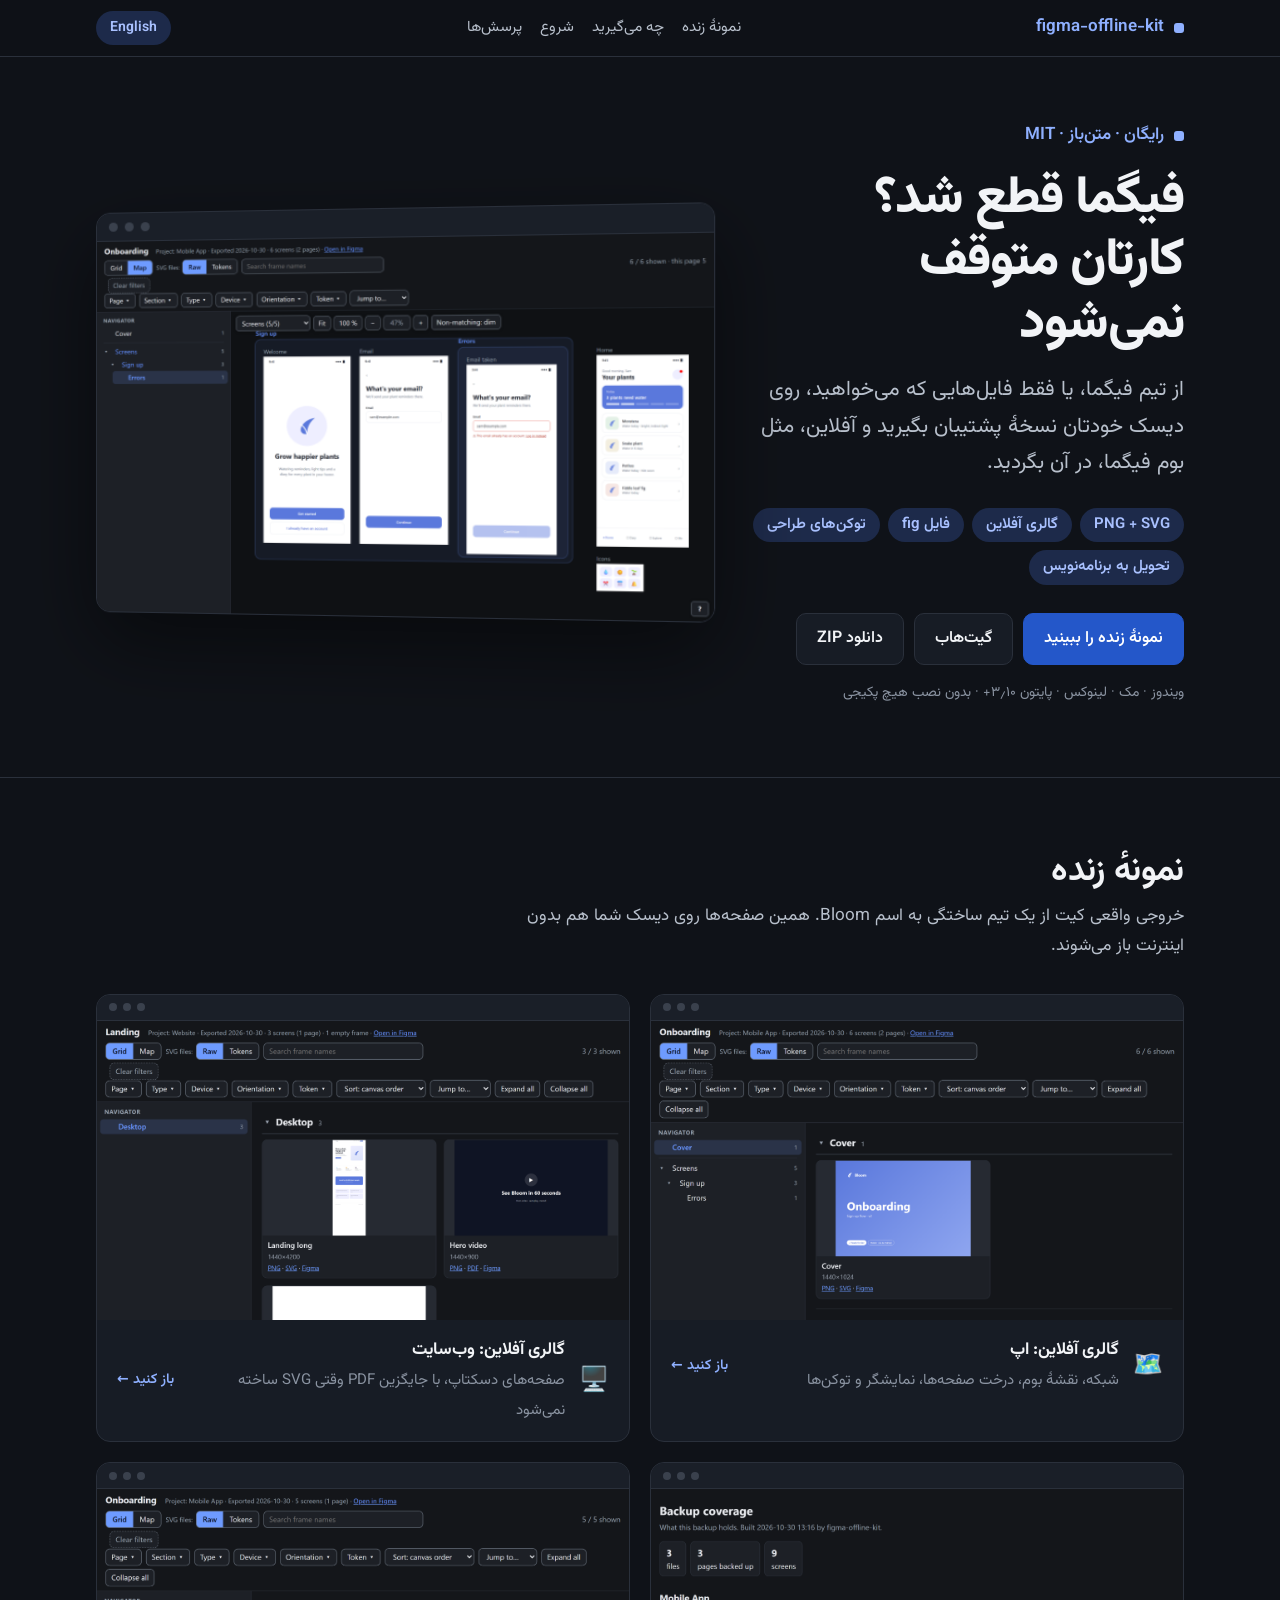
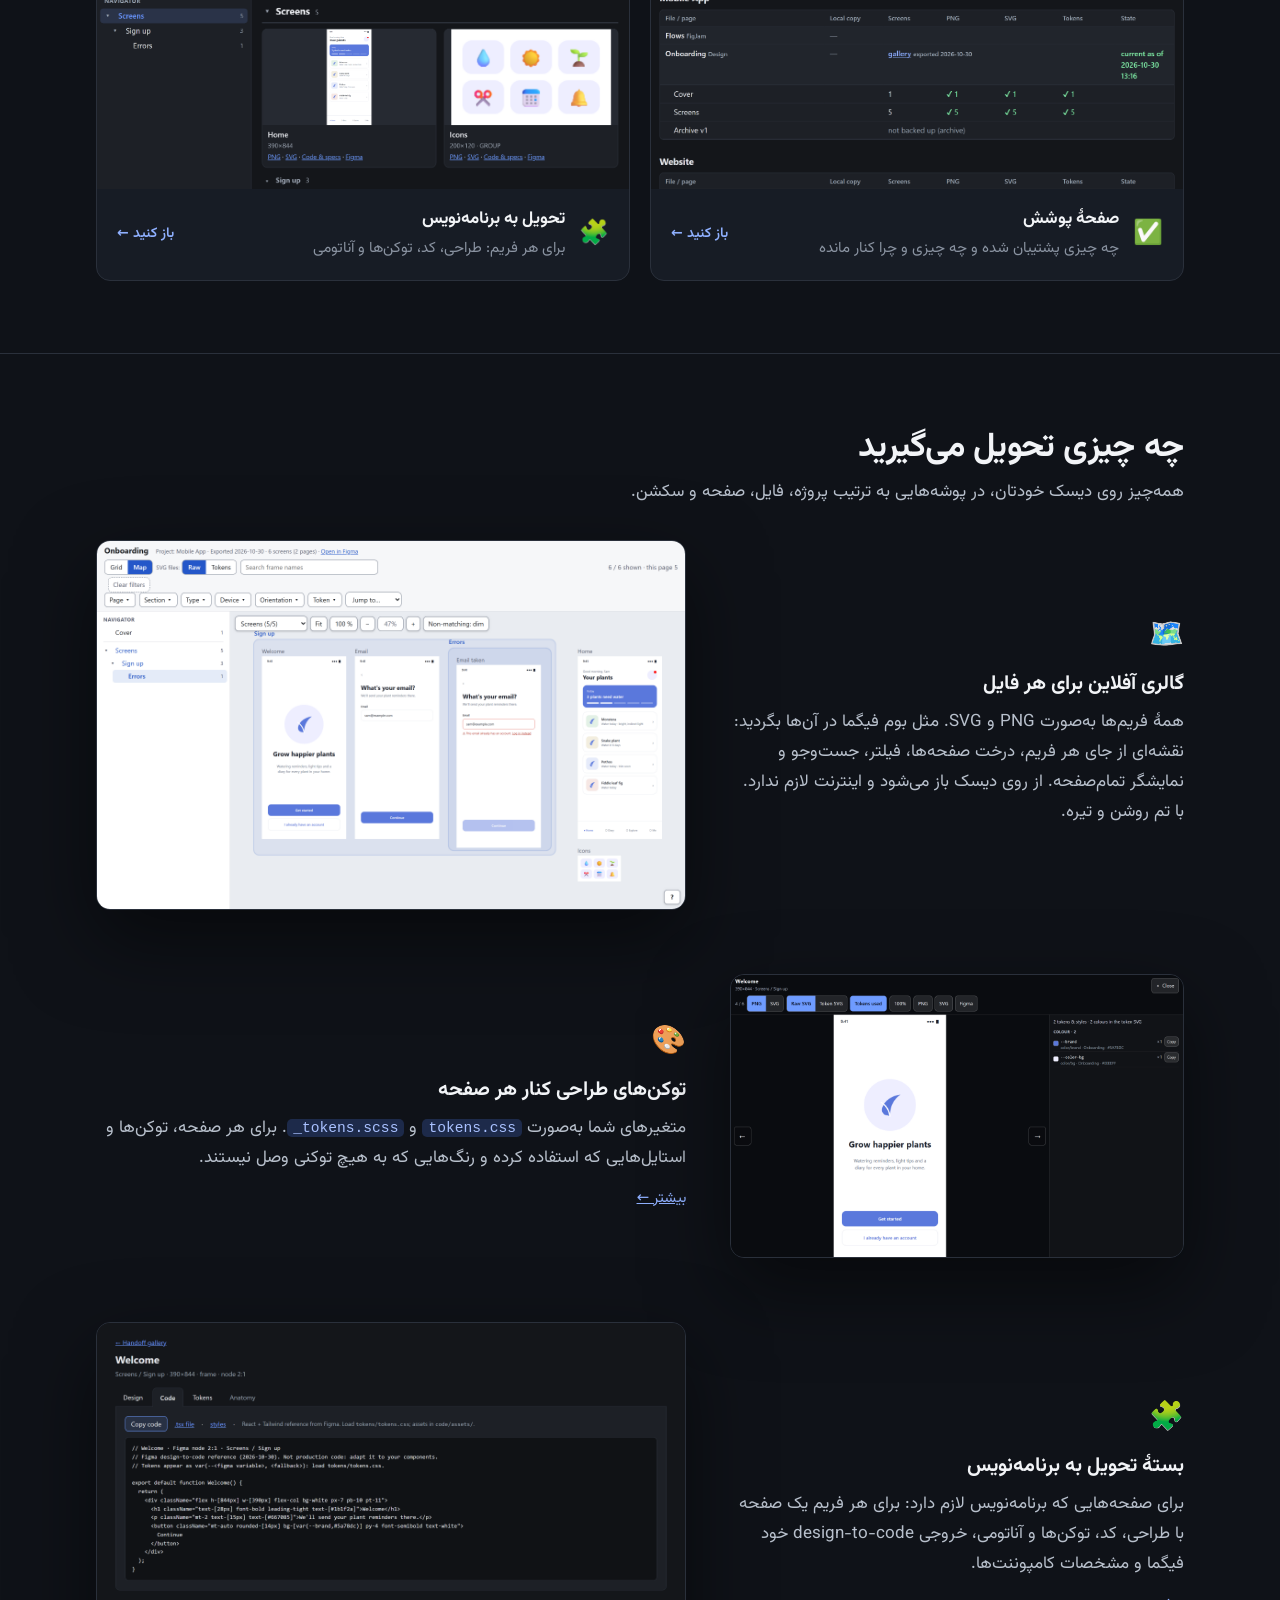
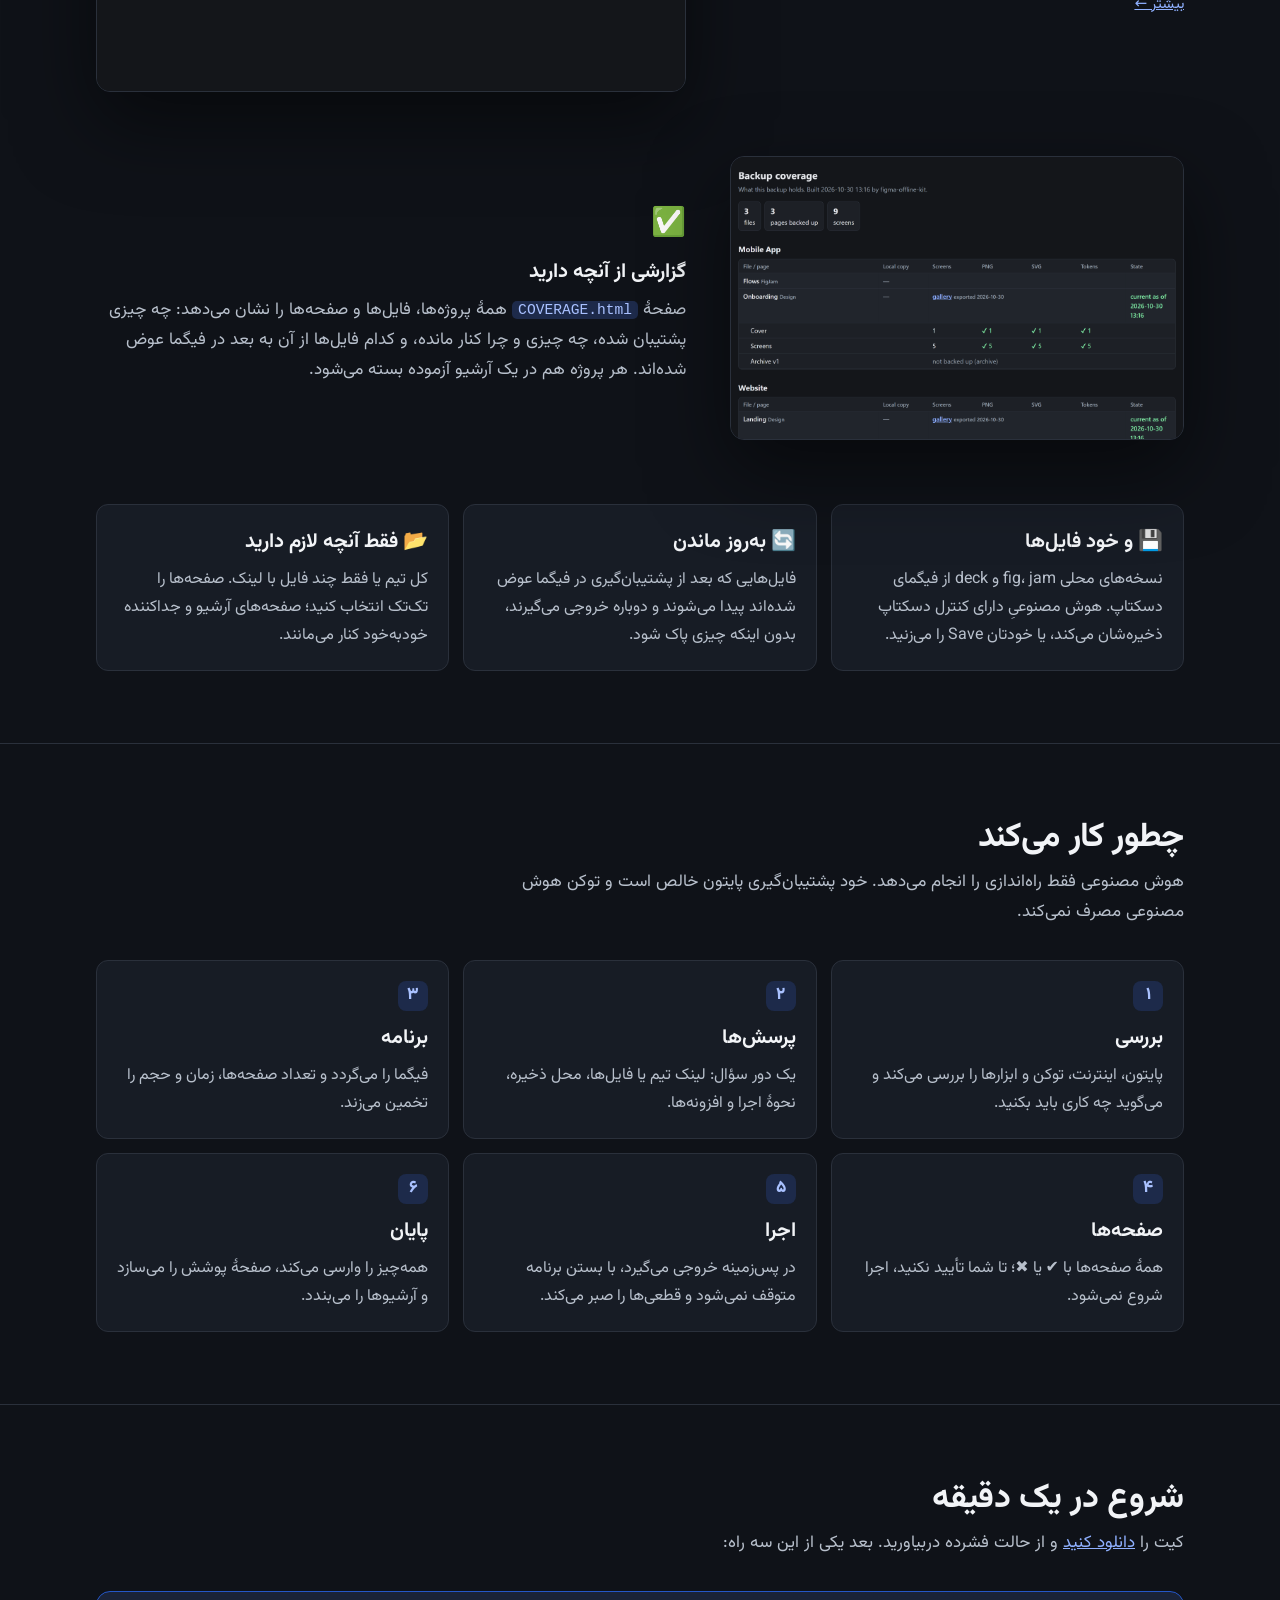
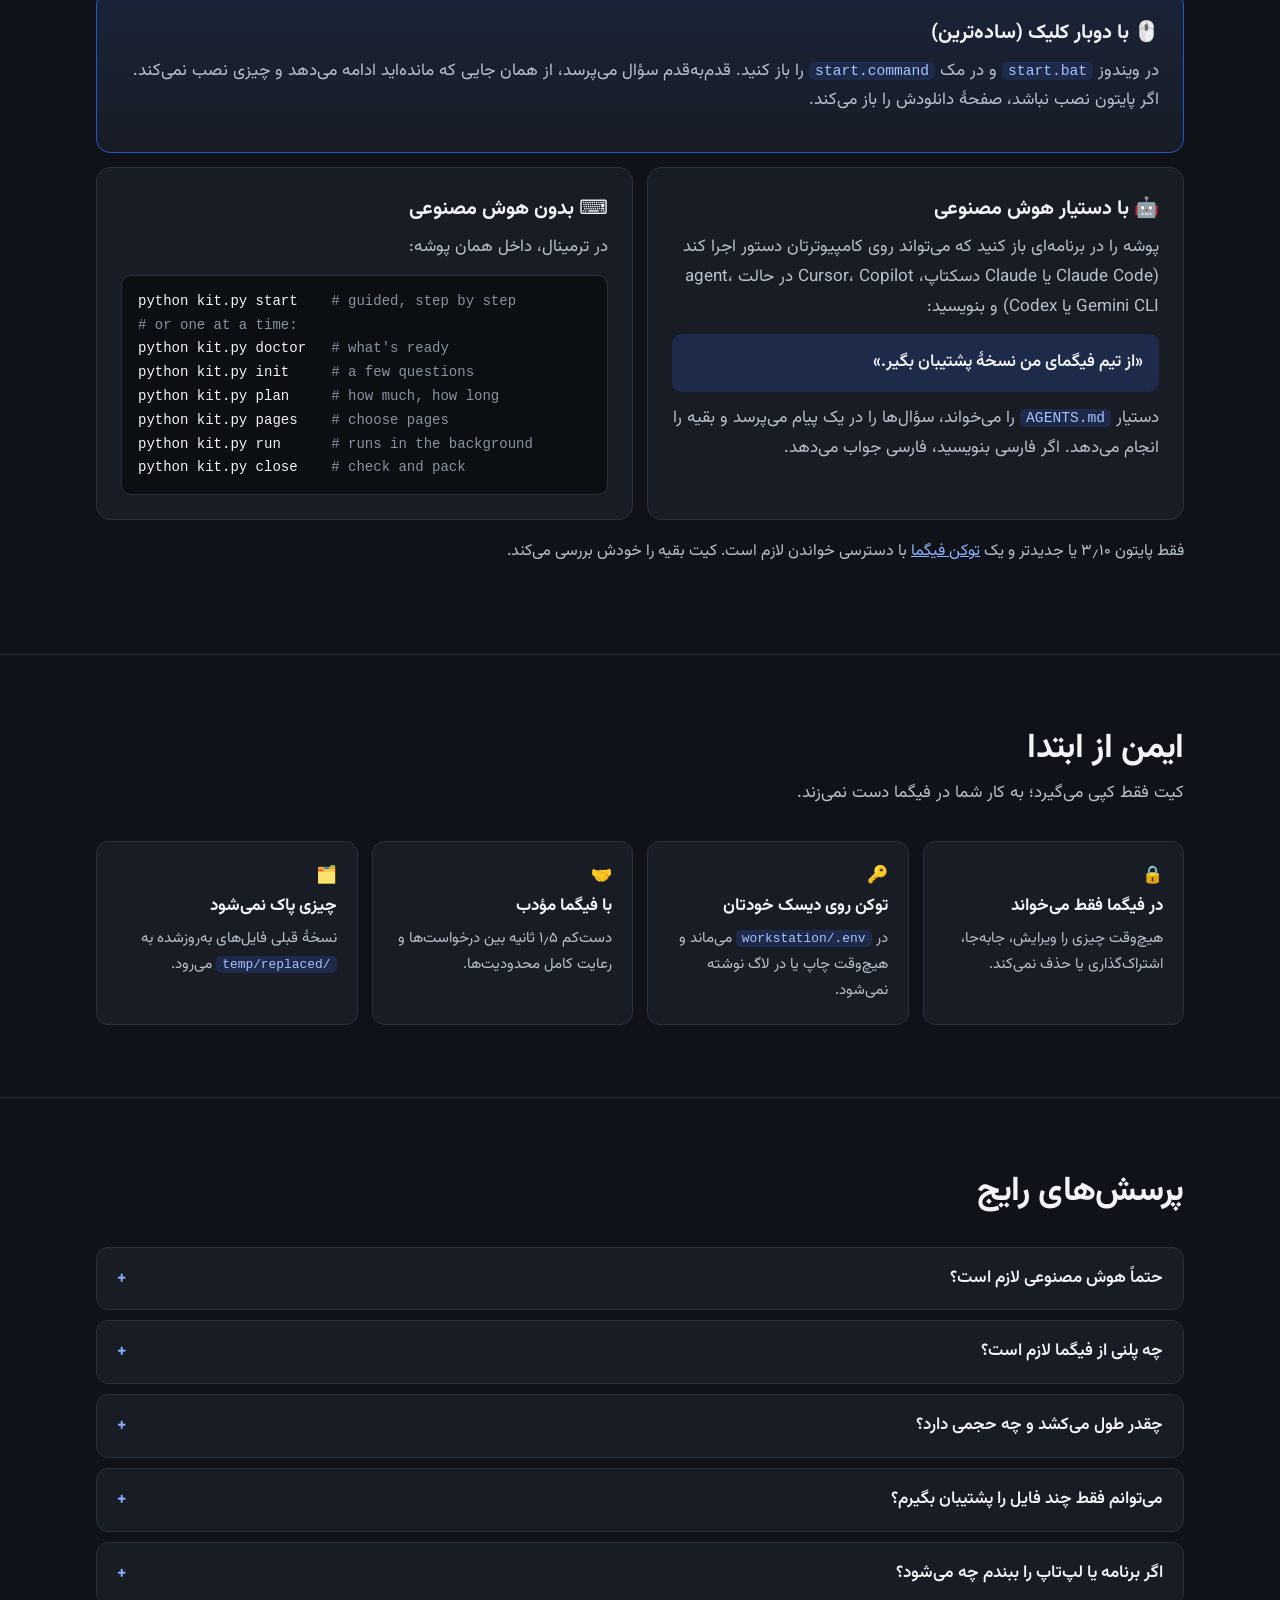
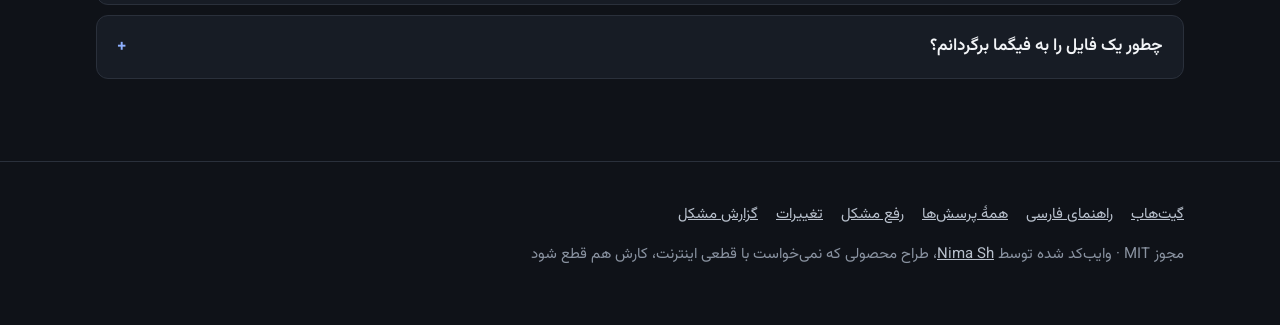
==== commit ebf00435: "figma-offline-kit 1.1.0: double-click start, guided start, doctor --redact, issue template" ====
--- a/index.html
+++ b/index.html
@@ -29,7 +29,7 @@
   code, pre { font-family:ui-monospace,"Cascadia Mono",Consolas,monospace; direction:ltr; unicode-bidi:isolate; }
   code { background:var(--chip); color:var(--chip-text); padding:1px 6px; border-radius:5px; font-size:.86em; }
   .wrap { max-width:1120px; margin:0 auto; padding:0 16px; }
-  section { padding:72px 0; border-top:1px solid var(--line); }
+  section { padding:72px 0; border-top:1px solid var(--line); scroll-margin-top:56px; }
   h2 { font-size:clamp(26px,4vw,34px); line-height:1.3; margin:0 0 8px; letter-spacing:-.01em; }
   h3 { font-size:20px; margin:0 0 6px; }
   .lead { color:var(--muted); margin:0 0 32px; max-width:680px; }
@@ -96,6 +96,8 @@
 
   /* start */
   .two { display:grid; grid-template-columns:1fr 1fr; gap:14px; }
+  .panel.hl { border-color:var(--accent-strong); margin-bottom:14px; background:linear-gradient(180deg,#1A2338,var(--card)); }
+  .panel.hl p:last-child { margin:0; }
   .panel { background:var(--card); border:1px solid var(--line); border-radius:14px; padding:24px; min-width:0; }
   .panel p { color:var(--muted); margin:0 0 12px; }
   .say { background:var(--chip); color:var(--text); border-radius:10px; padding:14px 16px; font-weight:600; margin:0 0 12px; }
@@ -302,13 +304,18 @@
   <section id="start">
     <div class="wrap">
       <h2><span lang="fa">شروع در یک دقیقه</span><span lang="en">Start in a minute</span></h2>
-      <p class="lead" lang="fa">کیت را <a href="https://github.com/aenimaa/figma-offline-kit/archive/refs/heads/main.zip">دانلود کنید</a> و از حالت فشرده دربیاورید. بعد یکی از این دو راه:</p>
+      <p class="lead" lang="fa">کیت را <a href="https://github.com/aenimaa/figma-offline-kit/archive/refs/heads/main.zip">دانلود کنید</a> و از حالت فشرده دربیاورید. بعد یکی از این سه راه:</p>
       <p class="lead" lang="en"><a href="https://github.com/aenimaa/figma-offline-kit/archive/refs/heads/main.zip">Download the kit</a> and unzip it. Then pick one:</p>
+      <div class="panel hl">
+        <h3>🖱️ <span lang="fa">با دوبار کلیک (ساده‌ترین)</span><span lang="en">Double-click (the easiest)</span></h3>
+        <p lang="fa">در ویندوز <code>start.bat</code> و در مک <code>start.command</code> را باز کنید. قدم‌به‌قدم سؤال می‌پرسد، از همان جایی که مانده‌اید ادامه می‌دهد و چیزی نصب نمی‌کند. اگر پایتون نصب نباشد، صفحهٔ دانلودش را باز می‌کند.</p>
+        <p lang="en">Open <code>start.bat</code> on Windows or <code>start.command</code> on macOS. It asks one step at a time, picks up where you left off, and installs nothing. If Python is missing, it opens the download page.</p>
+      </div>
       <div class="two">
         <div class="panel">
           <h3>🤖 <span lang="fa">با دستیار هوش مصنوعی</span><span lang="en">With an AI assistant</span></h3>
-          <p lang="fa">پوشه را در یک برنامهٔ هوش مصنوعی که می‌تواند در پوشه‌ها دستور اجرا کند باز کنید (مثل Claude Code، Cursor، Copilot یا Gemini CLI) و بنویسید:</p>
-          <p lang="en">Open the folder in an AI app that can run commands in a folder (such as Claude Code, Cursor, Copilot or Gemini CLI), and say:</p>
+          <p lang="fa">پوشه را در برنامه‌ای باز کنید که می‌تواند روی کامپیوترتان دستور اجرا کند (Claude Code یا Claude دسکتاپ، Cursor، Copilot در حالت agent، Gemini CLI یا Codex) و بنویسید:</p>
+          <p lang="en">Open the folder in an AI app that can run commands on your computer (Claude Code or Claude desktop, Cursor, Copilot agent mode, Gemini CLI, Codex), and say:</p>
           <div class="say"><span lang="fa">«از تیم فیگمای من نسخهٔ پشتیبان بگیر.»</span><span lang="en">“Back up my Figma team.”</span></div>
           <p lang="fa">دستیار <code>AGENTS.md</code> را می‌خواند، سؤال‌ها را در یک پیام می‌پرسد و بقیه را انجام می‌دهد. اگر فارسی بنویسید، فارسی جواب می‌دهد.</p>
           <p lang="en">It reads <code>AGENTS.md</code>, asks a few questions in one message, and runs the rest.</p>
@@ -317,7 +324,9 @@
           <h3>⌨️ <span lang="fa">بدون هوش مصنوعی</span><span lang="en">On your own</span></h3>
           <p lang="fa">در ترمینال، داخل همان پوشه:</p>
           <p lang="en">In a terminal, inside the folder:</p>
-<pre>python kit.py doctor   <span class="c"># what's ready</span>
+<pre>python kit.py start    <span class="c"># guided, step by step</span>
+<span class="c"># or one at a time:</span>
+python kit.py doctor   <span class="c"># what's ready</span>
 python kit.py init     <span class="c"># a few questions</span>
 python kit.py plan     <span class="c"># how much, how long</span>
 python kit.py pages    <span class="c"># choose pages</span>
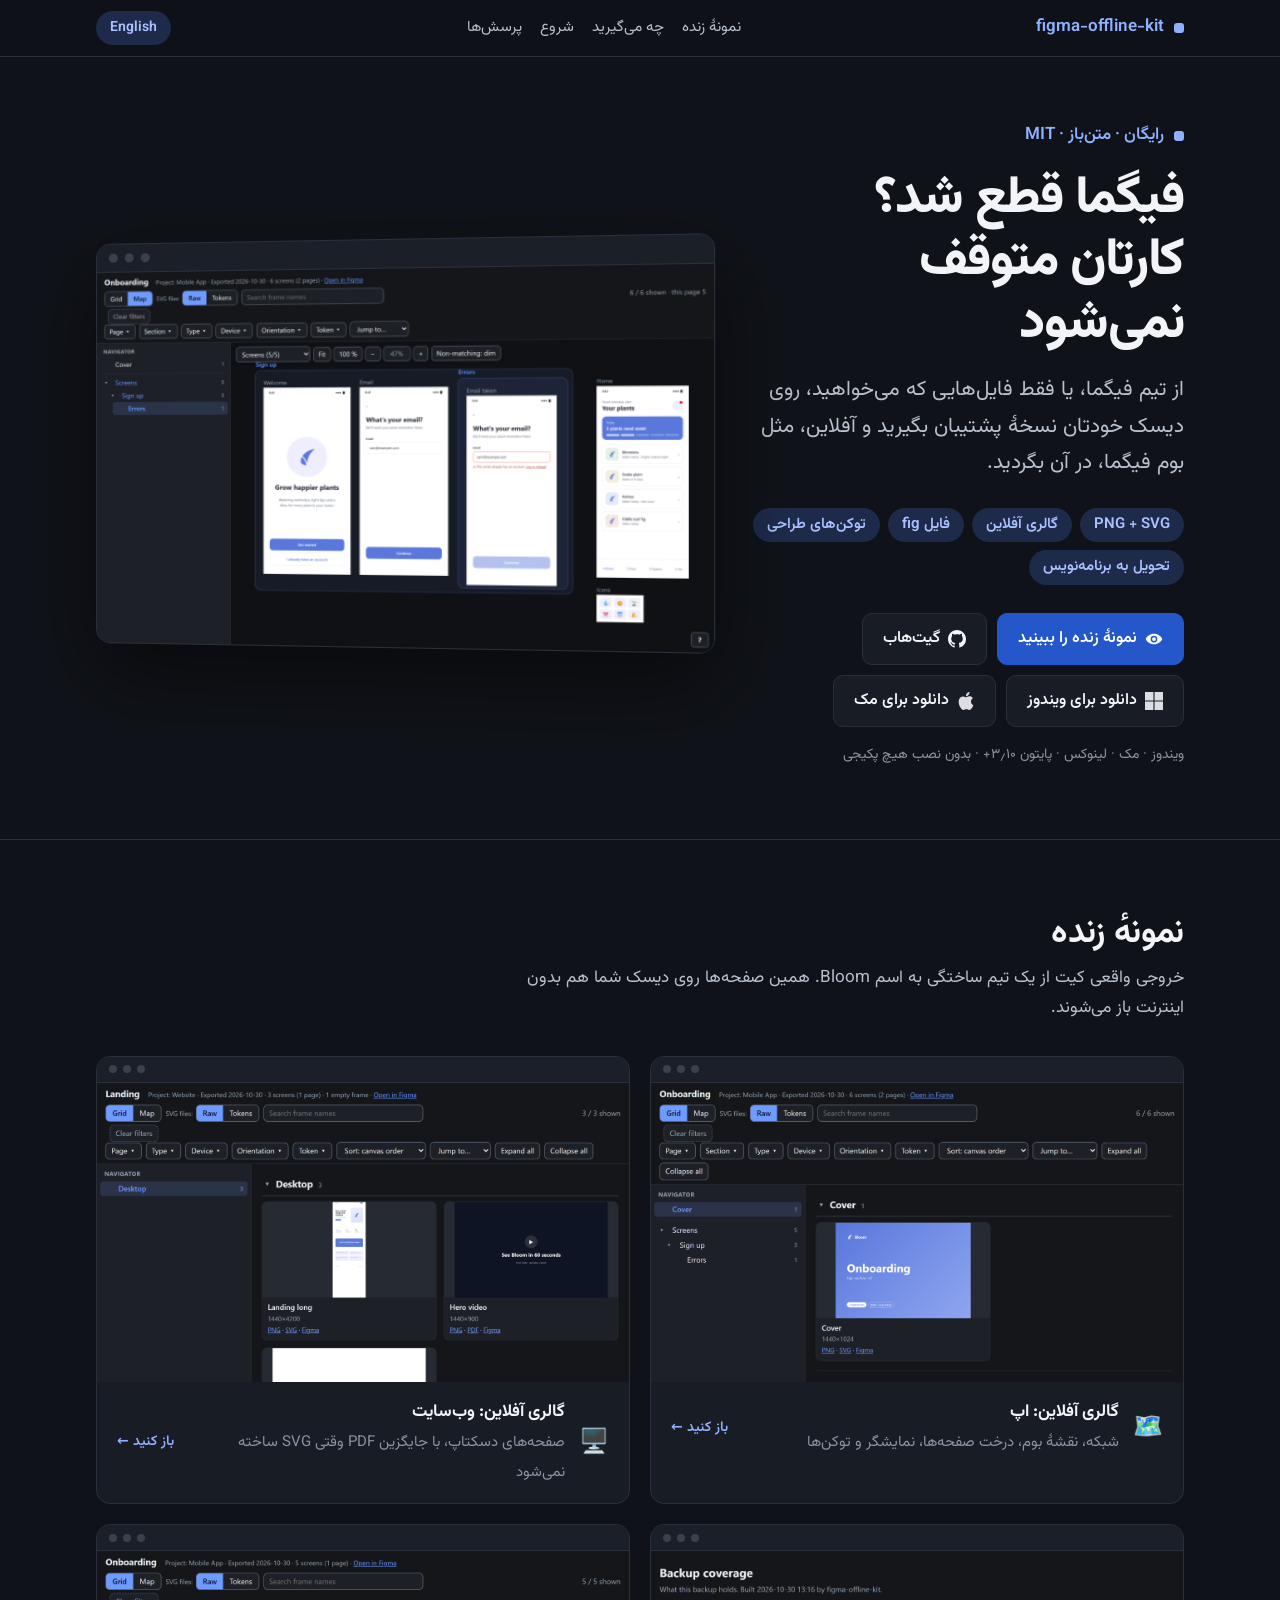
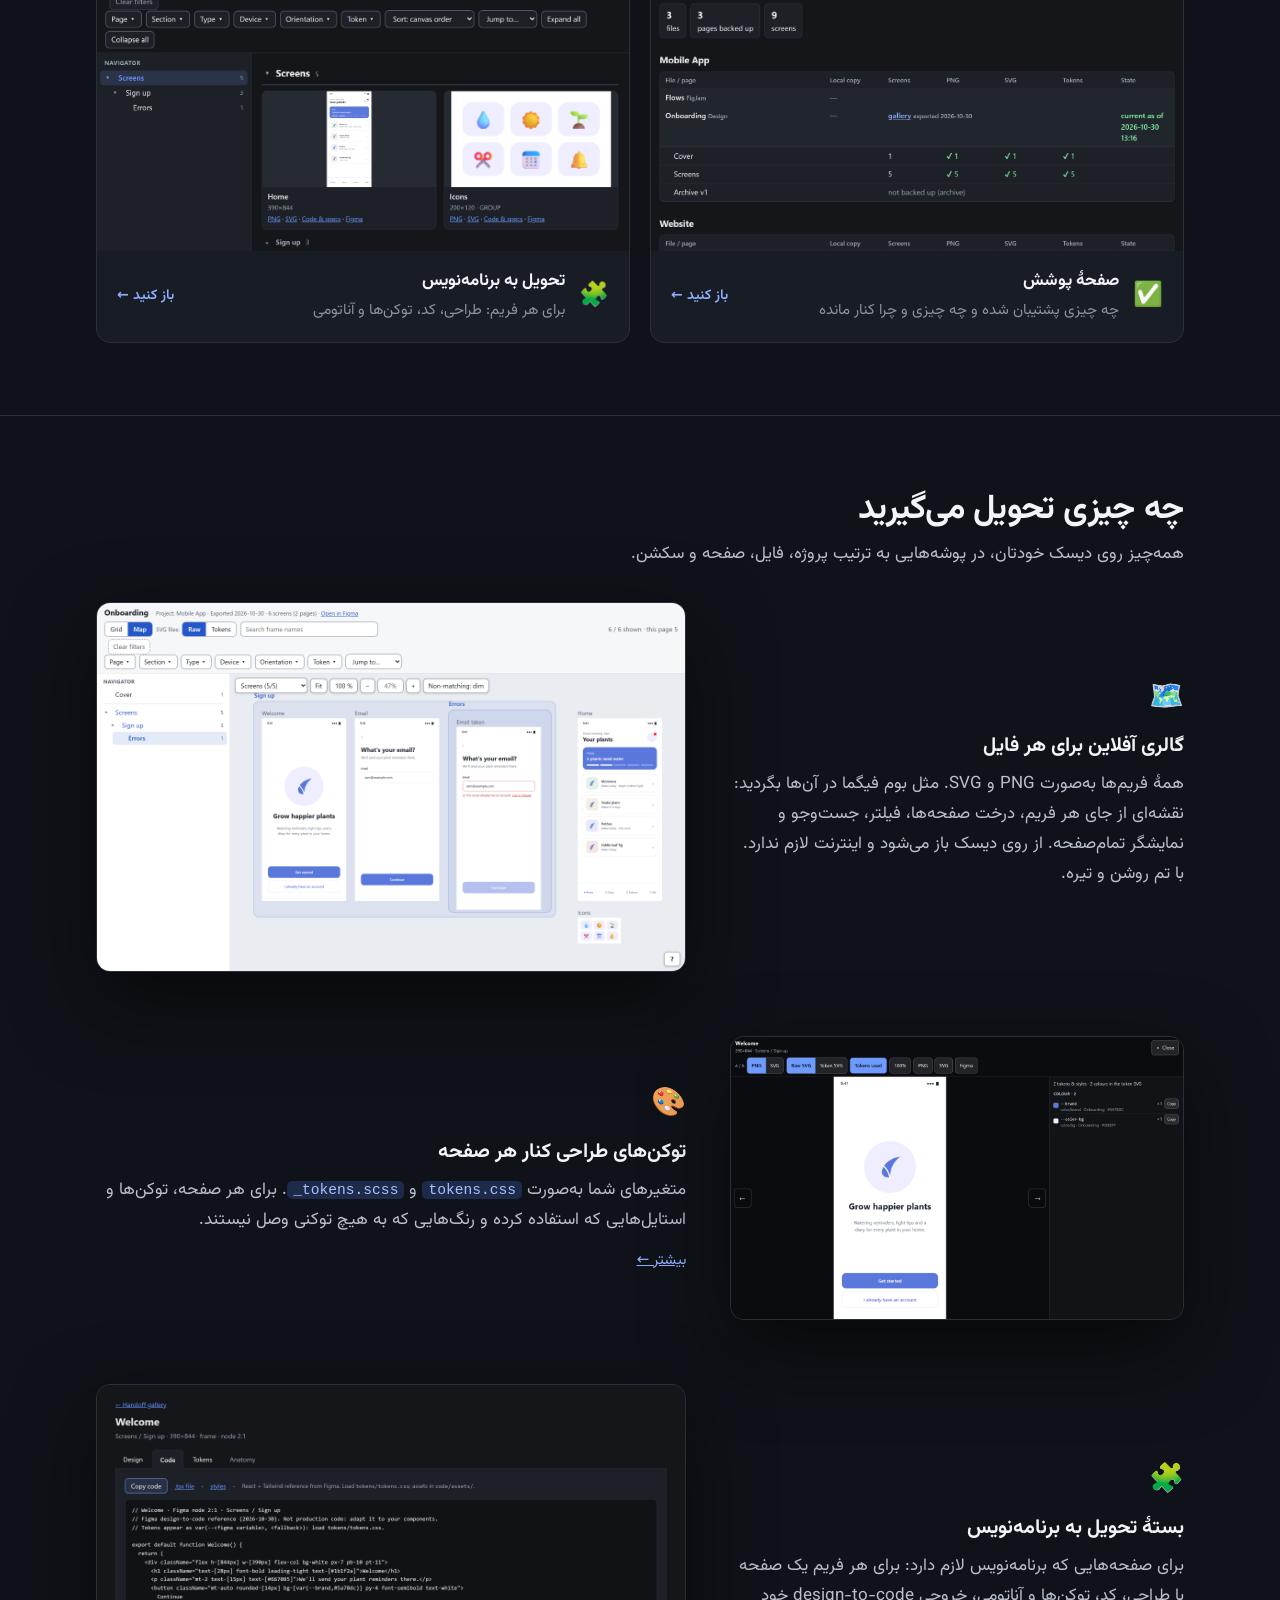
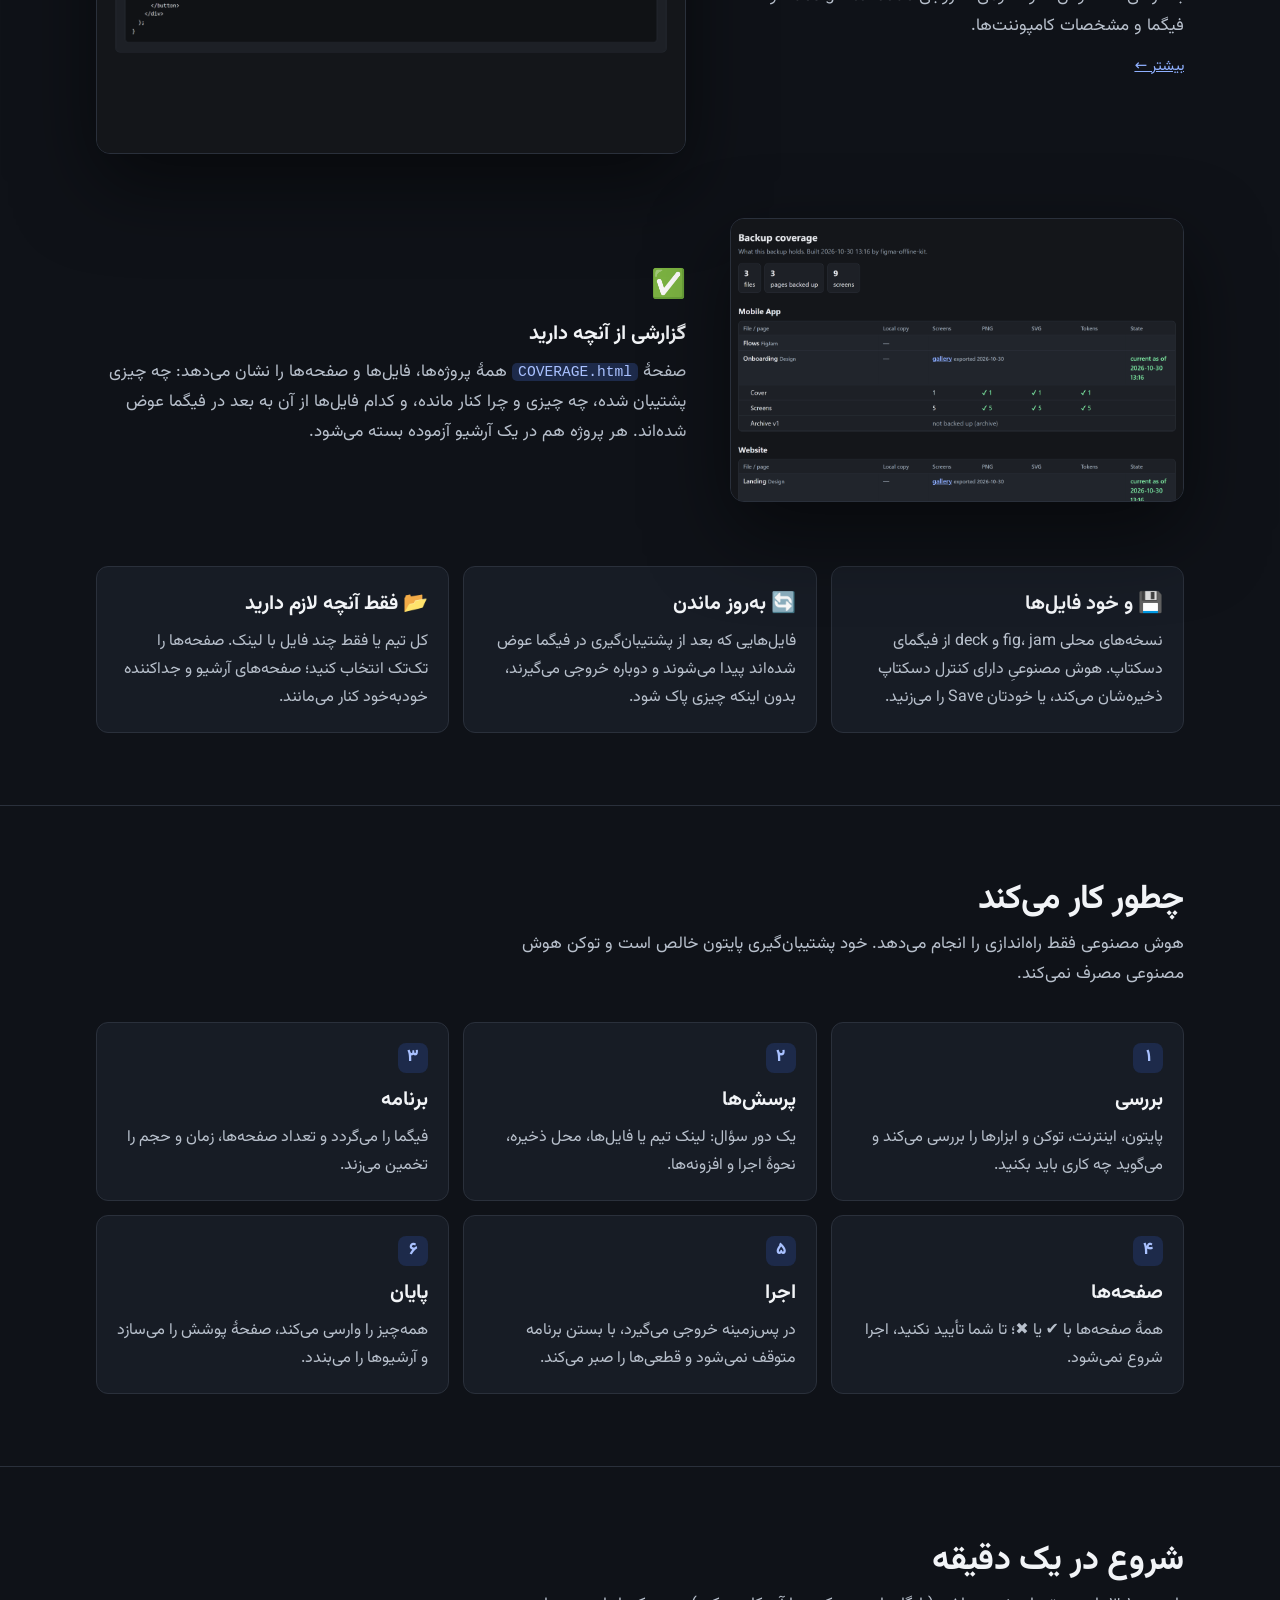
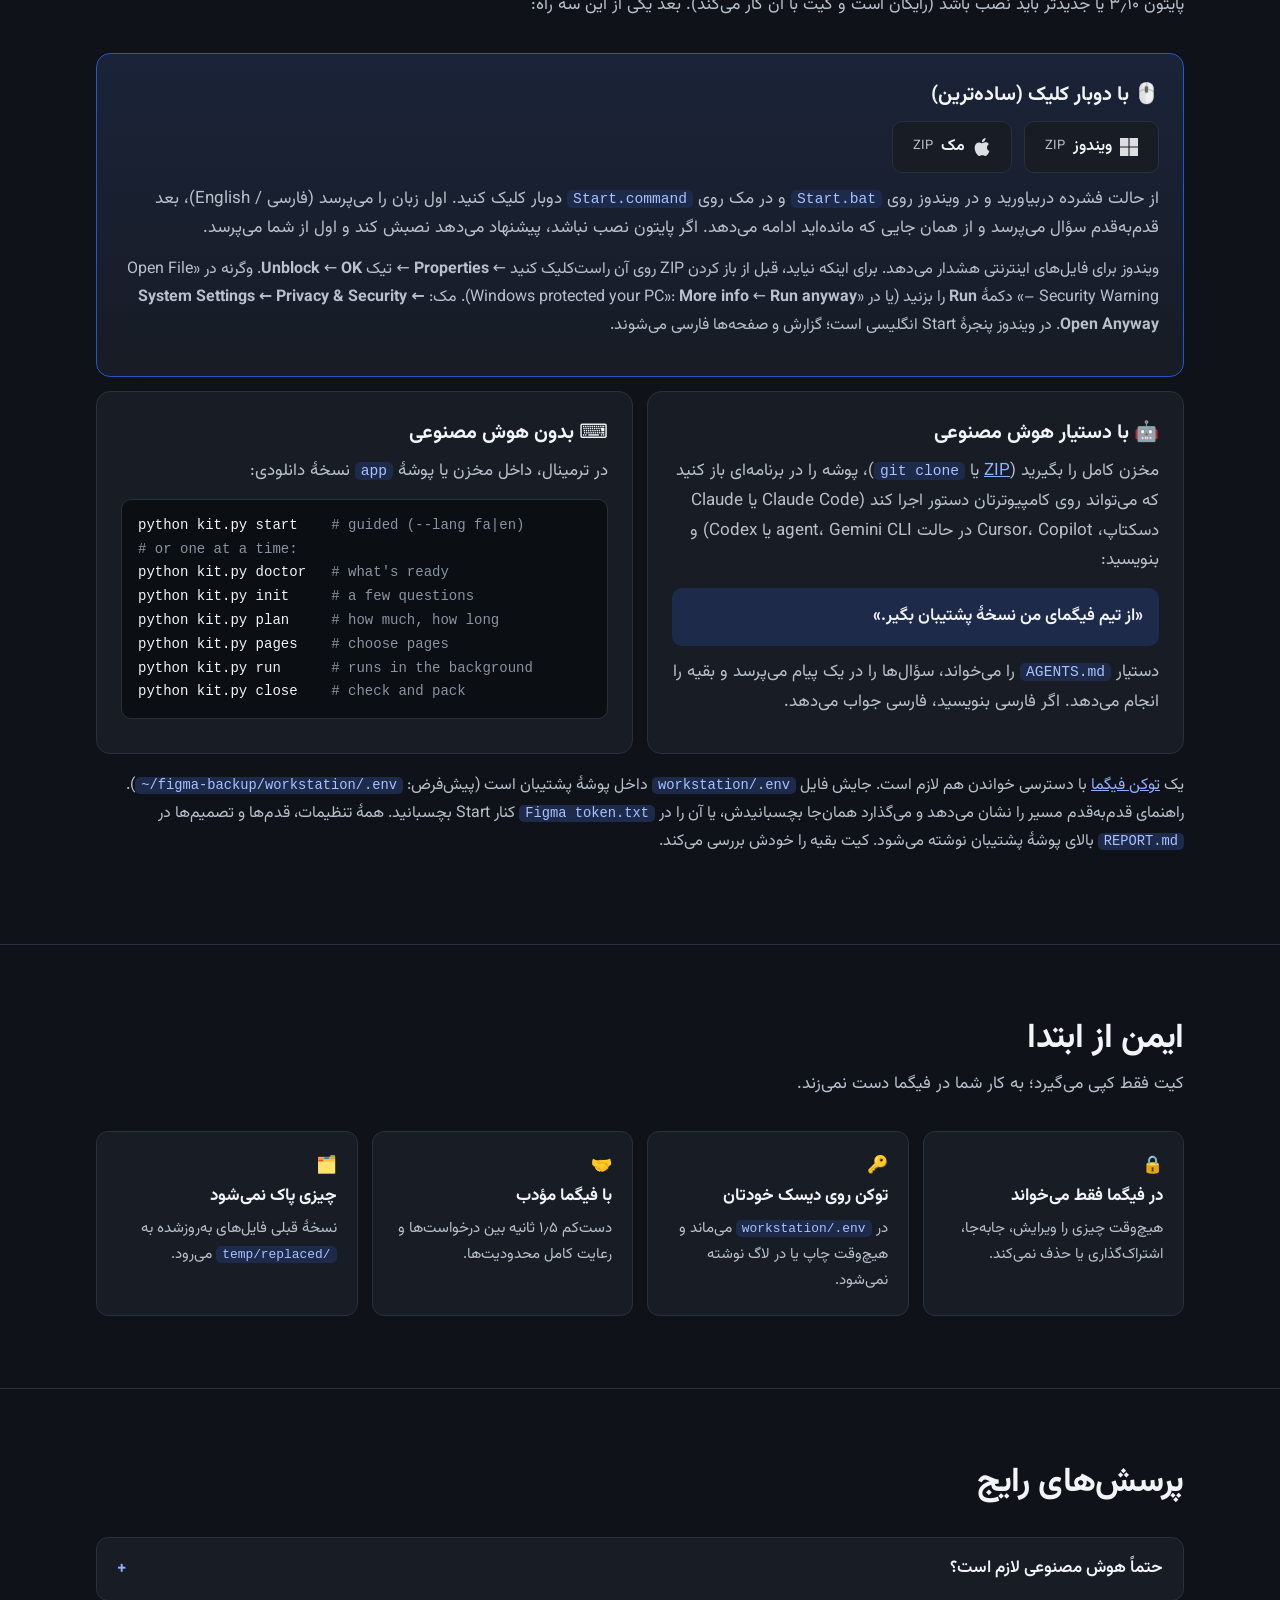
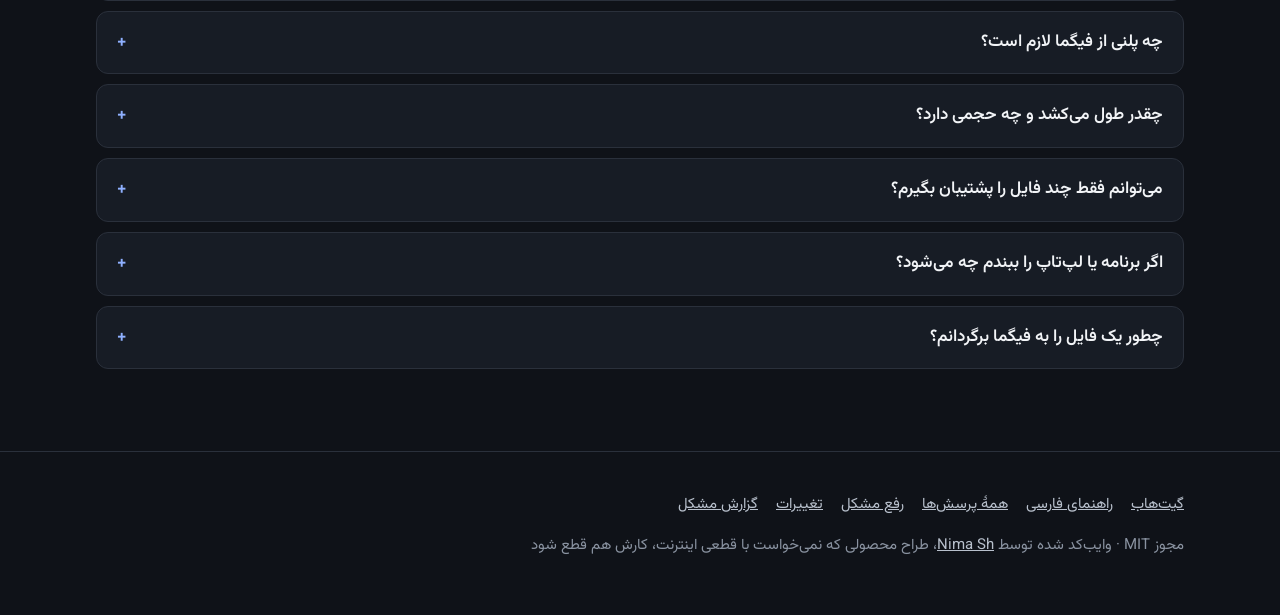
==== commit e2bf5dcd: "figma-offline-kit 1.2.0: Windows and macOS downloads, Persian/English start, live progress, token fi" ====
--- a/index.html
+++ b/index.html
@@ -56,6 +56,12 @@
   .btn:hover { border-color:var(--accent); }
   .btn.primary { background:var(--accent-strong); border-color:var(--accent-strong); color:#fff; }
   .btn.primary:hover { background:#2d66e6; }
+  .btn.dl.rec { border-color:var(--accent); box-shadow:0 0 0 1px var(--accent) inset; }
+  .btn.dl small { font-weight:400; opacity:.75; font-size:13px; }
+  .btn svg.ic { width:18px; height:18px; flex:none; fill:currentColor; }
+  .btn.dl svg.ic { opacity:.9; }
+  .dls { display:flex; flex-wrap:wrap; gap:12px; margin:8px 0 12px; }
+  .need code { overflow-wrap:anywhere; }
   .meta { color:var(--dim); font-size:14px; margin-top:16px; }
   .shot { border-radius:14px; overflow:hidden; position:relative; border:1px solid var(--line); box-shadow:0 30px 80px rgba(0,0,0,.5); background:var(--bg2); }
   .shot .bar { height:28px; background:#1A1F28; border-bottom:1px solid var(--line); display:flex; align-items:center; gap:7px; padding:0 12px; direction:ltr; }
@@ -164,9 +170,10 @@
       <ul class="chips" lang="fa"><li>PNG + SVG</li><li>گالری آفلاین</li><li>فایل fig</li><li>توکن‌های طراحی</li><li>تحویل به برنامه‌نویس</li></ul>
       <ul class="chips" lang="en"><li>PNG + SVG</li><li>Offline gallery</li><li>.fig files</li><li>Design tokens</li><li>Dev handoff</li></ul>
       <div class="ctas">
-        <a class="btn primary" href="#demo"><span lang="fa">نمونهٔ زنده را ببینید</span><span lang="en">See the live demo</span></a>
-        <a class="btn" href="https://github.com/aenimaa/figma-offline-kit"><span lang="fa">گیت‌هاب</span><span lang="en">GitHub</span></a>
-        <a class="btn" href="https://github.com/aenimaa/figma-offline-kit/archive/refs/heads/main.zip"><span lang="fa">دانلود ZIP</span><span lang="en">Download ZIP</span></a>
+        <a class="btn primary" href="#demo"><svg class="ic" viewBox="0 0 24 24" aria-hidden="true"><path d="M12 5C6.5 5 2.3 8.6 1 12c1.3 3.4 5.5 7 11 7s9.7-3.6 11-7c-1.3-3.4-5.5-7-11-7zm0 11.5A4.5 4.5 0 1 1 12 7.5a4.5 4.5 0 0 1 0 9zm0-7a2.5 2.5 0 1 0 0 5 2.5 2.5 0 0 0 0-5z"/></svg><span lang="fa">نمونهٔ زنده را ببینید</span><span lang="en">See the live demo</span></a>
+        <a class="btn" href="https://github.com/aenimaa/figma-offline-kit"><svg class="ic" viewBox="0 0 16 16" aria-hidden="true"><path d="M8 0C3.58 0 0 3.58 0 8c0 3.54 2.29 6.53 5.47 7.59.4.07.55-.17.55-.38 0-.19-.01-.82-.01-1.49-2.01.37-2.53-.49-2.69-.94-.09-.23-.48-.94-.82-1.13-.28-.15-.68-.52-.01-.53.63-.01 1.08.58 1.23.82.72 1.21 1.87.87 2.33.66.07-.52.28-.87.51-1.07-1.78-.2-3.64-.89-3.64-3.95 0-.87.31-1.59.82-2.15-.08-.2-.36-1.02.08-2.12 0 0 .67-.21 2.2.82.64-.18 1.32-.27 2-.27.68 0 1.36.09 2 .27 1.53-1.04 2.2-.82 2.2-.82.44 1.1.16 1.92.08 2.12.51.56.82 1.27.82 2.15 0 3.07-1.87 3.75-3.65 3.95.29.25.54.73.54 1.48 0 1.07-.01 1.93-.01 2.2 0 .21.15.46.55.38A8.013 8.013 0 0016 8c0-4.42-3.58-8-8-8z"/></svg><span lang="fa">گیت‌هاب</span><span lang="en">GitHub</span></a>
+        <a class="btn dl" data-os="windows" href="downloads/figma-offline-kit-windows.zip" download><svg class="ic" viewBox="0 0 16 16" aria-hidden="true"><path d="M0 0h7.5v7.5H0zM8.5 0H16v7.5H8.5zM0 8.5h7.5V16H0zM8.5 8.5H16V16H8.5z"/></svg><span lang="fa">دانلود برای ویندوز</span><span lang="en">Download for Windows</span></a>
+        <a class="btn dl" data-os="macos" href="downloads/figma-offline-kit-macos.zip" download><svg class="ic" viewBox="0 0 24 24" aria-hidden="true"><path d="M12.152 6.896c-.948 0-2.415-1.078-3.96-1.04-2.04.027-3.91 1.183-4.961 3.014-2.117 3.675-.546 9.103 1.519 12.09 1.013 1.454 2.208 3.09 3.792 3.039 1.52-.065 2.09-.987 3.935-.987 1.831 0 2.35.987 3.96.948 1.637-.026 2.676-1.48 3.676-2.948 1.156-1.688 1.636-3.325 1.662-3.415-.039-.013-3.182-1.221-3.22-4.857-.026-3.04 2.48-4.494 2.597-4.559-1.429-2.09-3.623-2.324-4.39-2.376-2-.156-3.675 1.09-4.61 1.09zM15.53 3.83c.843-1.012 1.4-2.427 1.245-3.83-1.207.052-2.662.805-3.532 1.818-.78.896-1.454 2.338-1.273 3.714 1.338.104 2.715-.688 3.559-1.701"/></svg><span lang="fa">دانلود برای مک</span><span lang="en">Download for macOS</span></a>
       </div>
       <div class="meta"><span lang="fa">ویندوز · مک · لینوکس · پایتون ۳٫۱۰+ · بدون نصب هیچ پکیجی</span><span lang="en">Windows · macOS · Linux · Python 3.10+ · nothing to install</span></div>
     </div>
@@ -304,27 +311,34 @@
   <section id="start">
     <div class="wrap">
       <h2><span lang="fa">شروع در یک دقیقه</span><span lang="en">Start in a minute</span></h2>
-      <p class="lead" lang="fa">کیت را <a href="https://github.com/aenimaa/figma-offline-kit/archive/refs/heads/main.zip">دانلود کنید</a> و از حالت فشرده دربیاورید. بعد یکی از این سه راه:</p>
-      <p class="lead" lang="en"><a href="https://github.com/aenimaa/figma-offline-kit/archive/refs/heads/main.zip">Download the kit</a> and unzip it. Then pick one:</p>
+      <p class="lead" lang="fa">پایتون ۳٫۱۰ یا جدیدتر باید نصب باشد (رایگان است و کیت با آن کار می‌کند). بعد یکی از این سه راه:</p>
+      <p class="lead" lang="en">You need Python 3.10 or newer (free; the kit runs on it). Then pick one:</p>
       <div class="panel hl">
         <h3>🖱️ <span lang="fa">با دوبار کلیک (ساده‌ترین)</span><span lang="en">Double-click (the easiest)</span></h3>
-        <p lang="fa">در ویندوز <code>start.bat</code> و در مک <code>start.command</code> را باز کنید. قدم‌به‌قدم سؤال می‌پرسد، از همان جایی که مانده‌اید ادامه می‌دهد و چیزی نصب نمی‌کند. اگر پایتون نصب نباشد، صفحهٔ دانلودش را باز می‌کند.</p>
-        <p lang="en">Open <code>start.bat</code> on Windows or <code>start.command</code> on macOS. It asks one step at a time, picks up where you left off, and installs nothing. If Python is missing, it opens the download page.</p>
+        <div class="dls">
+          <a class="btn dl" data-os="windows" href="downloads/figma-offline-kit-windows.zip" download><svg class="ic" viewBox="0 0 16 16" aria-hidden="true"><path d="M0 0h7.5v7.5H0zM8.5 0H16v7.5H8.5zM0 8.5h7.5V16H0zM8.5 8.5H16V16H8.5z"/></svg><span lang="fa">ویندوز</span><span lang="en">Windows</span> <small>ZIP</small></a>
+          <a class="btn dl" data-os="macos" href="downloads/figma-offline-kit-macos.zip" download><svg class="ic" viewBox="0 0 24 24" aria-hidden="true"><path d="M12.152 6.896c-.948 0-2.415-1.078-3.96-1.04-2.04.027-3.91 1.183-4.961 3.014-2.117 3.675-.546 9.103 1.519 12.09 1.013 1.454 2.208 3.09 3.792 3.039 1.52-.065 2.09-.987 3.935-.987 1.831 0 2.35.987 3.96.948 1.637-.026 2.676-1.48 3.676-2.948 1.156-1.688 1.636-3.325 1.662-3.415-.039-.013-3.182-1.221-3.22-4.857-.026-3.04 2.48-4.494 2.597-4.559-1.429-2.09-3.623-2.324-4.39-2.376-2-.156-3.675 1.09-4.61 1.09zM15.53 3.83c.843-1.012 1.4-2.427 1.245-3.83-1.207.052-2.662.805-3.532 1.818-.78.896-1.454 2.338-1.273 3.714 1.338.104 2.715-.688 3.559-1.701"/></svg><span lang="fa">مک</span><span lang="en">macOS</span> <small>ZIP</small></a>
+        </div>
+        <p lang="fa">از حالت فشرده دربیاورید و در ویندوز روی <code>Start.bat</code> و در مک روی <code>Start.command</code> دوبار کلیک کنید. اول زبان را می‌پرسد (فارسی / English)، بعد قدم‌به‌قدم سؤال می‌پرسد و از همان جایی که مانده‌اید ادامه می‌دهد. اگر پایتون نصب نباشد، پیشنهاد می‌دهد نصبش کند و اول از شما می‌پرسد.</p>
+        <p lang="en">Unzip it and double-click <code>Start.bat</code> on Windows or <code>Start.command</code> on macOS. It asks your language (فارسی / English), then one step at a time, and picks up where you left off. If Python is missing, it offers to install it and asks first.</p>
+        <p class="need" lang="fa">ویندوز برای فایل‌های اینترنتی هشدار می‌دهد. برای اینکه نیاید، قبل از باز کردن ZIP روی آن راست‌کلیک کنید ← <b>Properties</b> ← تیک <b>Unblock</b> ← <b>OK</b>. وگرنه در «Open File – Security Warning» دکمهٔ <b>Run</b> را بزنید (یا در «Windows protected your PC»: <b>More info</b> ← <b>Run anyway</b>). مک: <b>System Settings ← Privacy &amp; Security ← Open Anyway</b>. در ویندوز پنجرهٔ Start انگلیسی است؛ گزارش و صفحه‌ها فارسی می‌شوند.</p>
+        <p class="need" lang="en">Windows warns about files from the internet. To skip that, before unzipping right-click the ZIP → <b>Properties</b> → tick <b>Unblock</b> → <b>OK</b>. Otherwise click <b>Run</b> on “Open File – Security Warning” (or <b>More info</b> → <b>Run anyway</b> on “Windows protected your PC”). macOS: <b>System Settings → Privacy &amp; Security → Open Anyway</b>.</p>
+
       </div>
       <div class="two">
         <div class="panel">
           <h3>🤖 <span lang="fa">با دستیار هوش مصنوعی</span><span lang="en">With an AI assistant</span></h3>
-          <p lang="fa">پوشه را در برنامه‌ای باز کنید که می‌تواند روی کامپیوترتان دستور اجرا کند (Claude Code یا Claude دسکتاپ، Cursor، Copilot در حالت agent، Gemini CLI یا Codex) و بنویسید:</p>
-          <p lang="en">Open the folder in an AI app that can run commands on your computer (Claude Code or Claude desktop, Cursor, Copilot agent mode, Gemini CLI, Codex), and say:</p>
+          <p lang="fa">مخزن کامل را بگیرید (<a href="https://github.com/aenimaa/figma-offline-kit/archive/refs/heads/main.zip">ZIP</a> یا <code>git clone</code>)، پوشه را در برنامه‌ای باز کنید که می‌تواند روی کامپیوترتان دستور اجرا کند (Claude Code یا Claude دسکتاپ، Cursor، Copilot در حالت agent، Gemini CLI یا Codex) و بنویسید:</p>
+          <p lang="en">Get the full repo (<a href="https://github.com/aenimaa/figma-offline-kit/archive/refs/heads/main.zip">ZIP</a> or <code>git clone</code>), open the folder in an AI app that can run commands on your computer (Claude Code or Claude desktop, Cursor, Copilot agent mode, Gemini CLI, Codex), and say:</p>
           <div class="say"><span lang="fa">«از تیم فیگمای من نسخهٔ پشتیبان بگیر.»</span><span lang="en">“Back up my Figma team.”</span></div>
           <p lang="fa">دستیار <code>AGENTS.md</code> را می‌خواند، سؤال‌ها را در یک پیام می‌پرسد و بقیه را انجام می‌دهد. اگر فارسی بنویسید، فارسی جواب می‌دهد.</p>
           <p lang="en">It reads <code>AGENTS.md</code>, asks a few questions in one message, and runs the rest.</p>
         </div>
         <div class="panel">
           <h3>⌨️ <span lang="fa">بدون هوش مصنوعی</span><span lang="en">On your own</span></h3>
-          <p lang="fa">در ترمینال، داخل همان پوشه:</p>
-          <p lang="en">In a terminal, inside the folder:</p>
-<pre>python kit.py start    <span class="c"># guided, step by step</span>
+          <p lang="fa">در ترمینال، داخل مخزن یا پوشهٔ <code>app</code> نسخهٔ دانلودی:</p>
+          <p lang="en">In a terminal, inside the repo or the download's <code>app</code> folder:</p>
+<pre>python kit.py start    <span class="c"># guided (--lang fa|en)</span>
 <span class="c"># or one at a time:</span>
 python kit.py doctor   <span class="c"># what's ready</span>
 python kit.py init     <span class="c"># a few questions</span>
@@ -334,8 +348,8 @@
 python kit.py close    <span class="c"># check and pack</span></pre>
         </div>
       </div>
-      <p class="need" lang="fa">فقط پایتون ۳٫۱۰ یا جدیدتر و یک <a href="https://github.com/aenimaa/figma-offline-kit/blob/main/docs/figma-token.md">توکن فیگما</a> با دسترسی خواندن لازم است. کیت بقیه را خودش بررسی می‌کند.</p>
-      <p class="need" lang="en">You need Python 3.10+ and a read-only <a href="https://github.com/aenimaa/figma-offline-kit/blob/main/docs/figma-token.md">Figma token</a>. The kit checks everything else.</p>
+      <p class="need" lang="fa">یک <a href="https://github.com/aenimaa/figma-offline-kit/blob/main/docs/figma-token.md">توکن فیگما</a> با دسترسی خواندن هم لازم است. جایش فایل <code dir="ltr">workstation/.env</code> داخل پوشهٔ پشتیبان است (پیش‌فرض: <code dir="ltr">~/figma-backup/workstation/.env</code>). راهنمای قدم‌به‌قدم مسیر را نشان می‌دهد و می‌گذارد همان‌جا بچسبانیدش، یا آن را در <code dir="ltr">Figma token.txt</code> کنار Start بچسبانید. همهٔ تنظیمات، قدم‌ها و تصمیم‌ها در <code dir="ltr">REPORT.md</code> بالای پوشهٔ پشتیبان نوشته می‌شود. کیت بقیه را خودش بررسی می‌کند.</p>
+      <p class="need" lang="en">You also need a read-only <a href="https://github.com/aenimaa/figma-offline-kit/blob/main/docs/figma-token.md">Figma token</a>. It goes in <code>workstation/.env</code> inside your backup folder (default <code>~/figma-backup/workstation/.env</code>, on Windows <code>C:\Users\&lt;you&gt;\figma-backup\workstation\.env</code>); the guided start shows the path and lets you paste it there, or paste it into <code>Figma token.txt</code> next to Start. Every setting, step and decision is written down in <code>REPORT.md</code> at the top of the backup folder. The kit checks everything else.</p>
     </div>
   </section>
 
@@ -411,6 +425,12 @@
   document.getElementById('lang').addEventListener('click', function () {
     set(root.lang === 'fa' ? 'en' : 'fa', true);
   });
+  // Highlight the download for this computer.
+  var plat = ((navigator.userAgentData && navigator.userAgentData.platform) || navigator.platform || navigator.userAgent || '').toLowerCase();
+  var mine = /mac|iphone|ipad/.test(plat) ? 'macos' : /win/.test(plat) ? 'windows' : null;
+  if (mine) {
+    document.querySelectorAll('.btn.dl[data-os="' + mine + '"]').forEach(function (a) { a.classList.add('rec'); });
+  }
 })();
 </script>
 </body>
